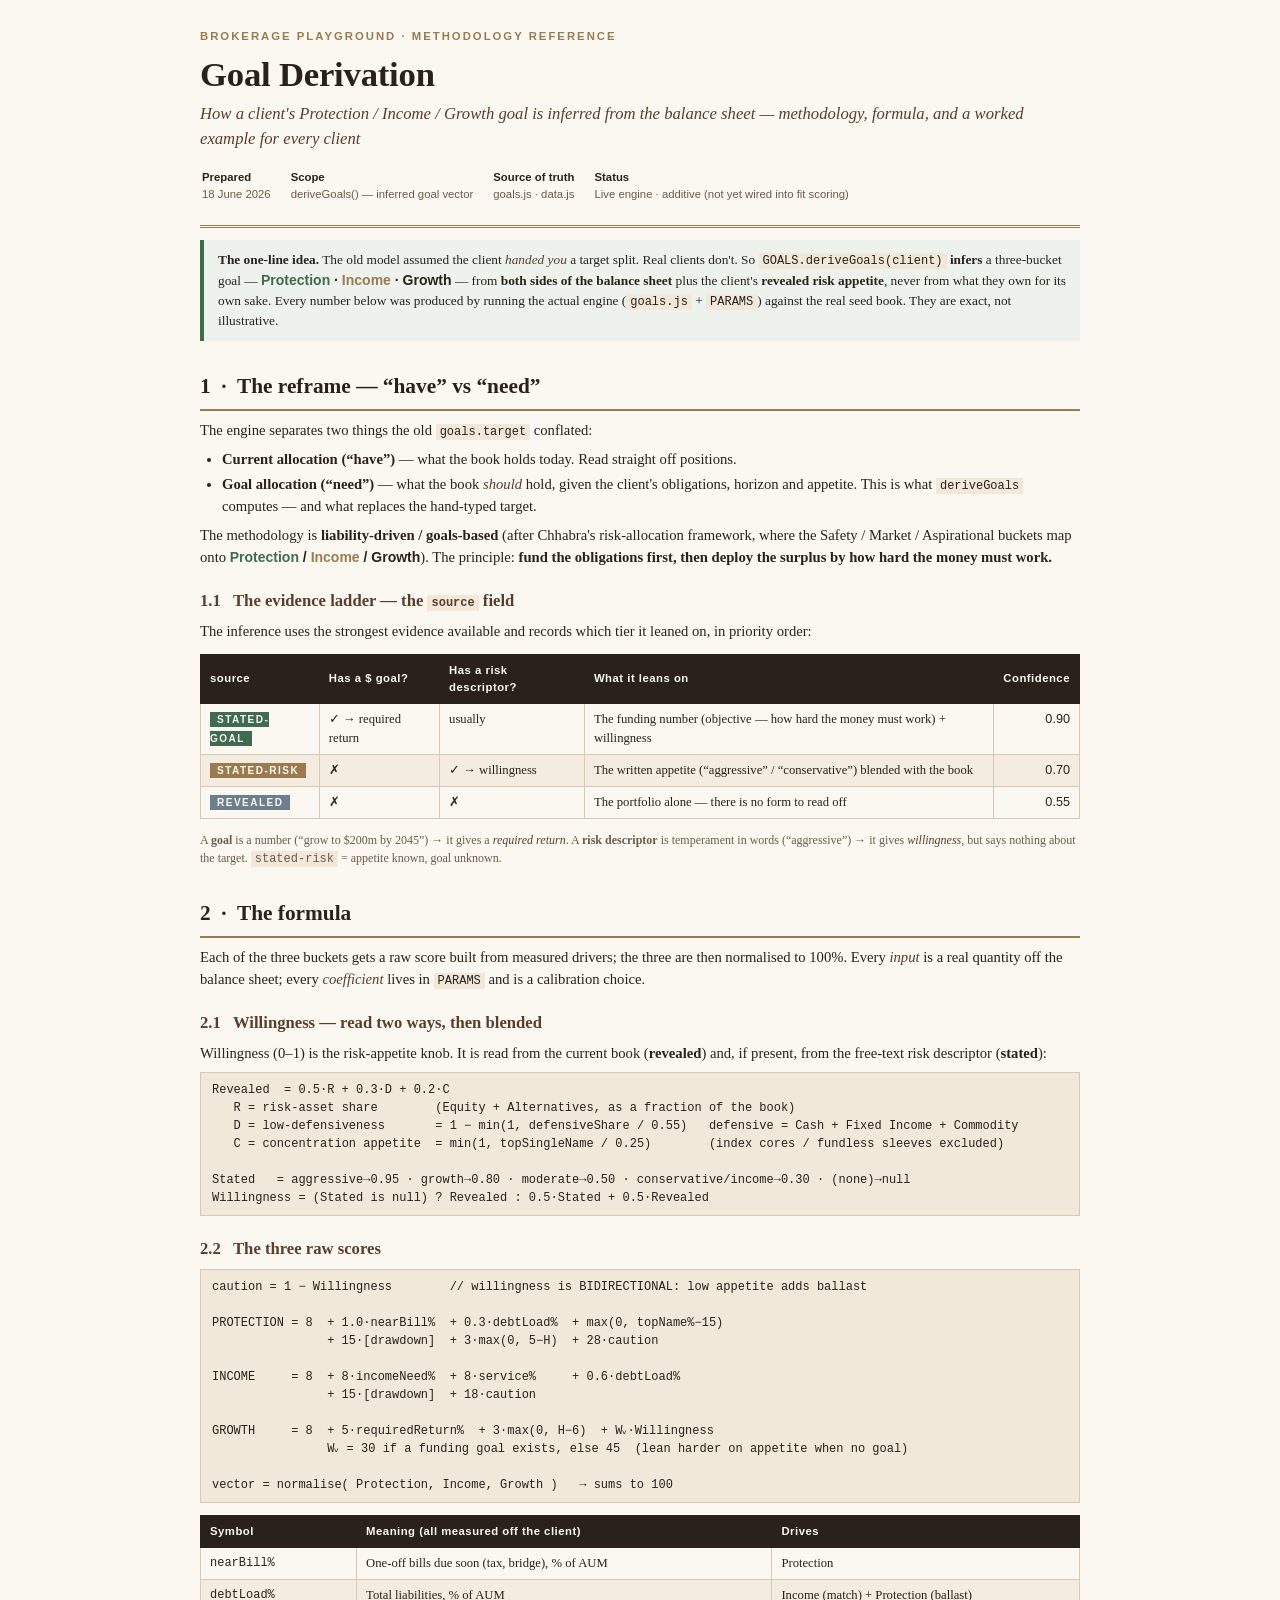
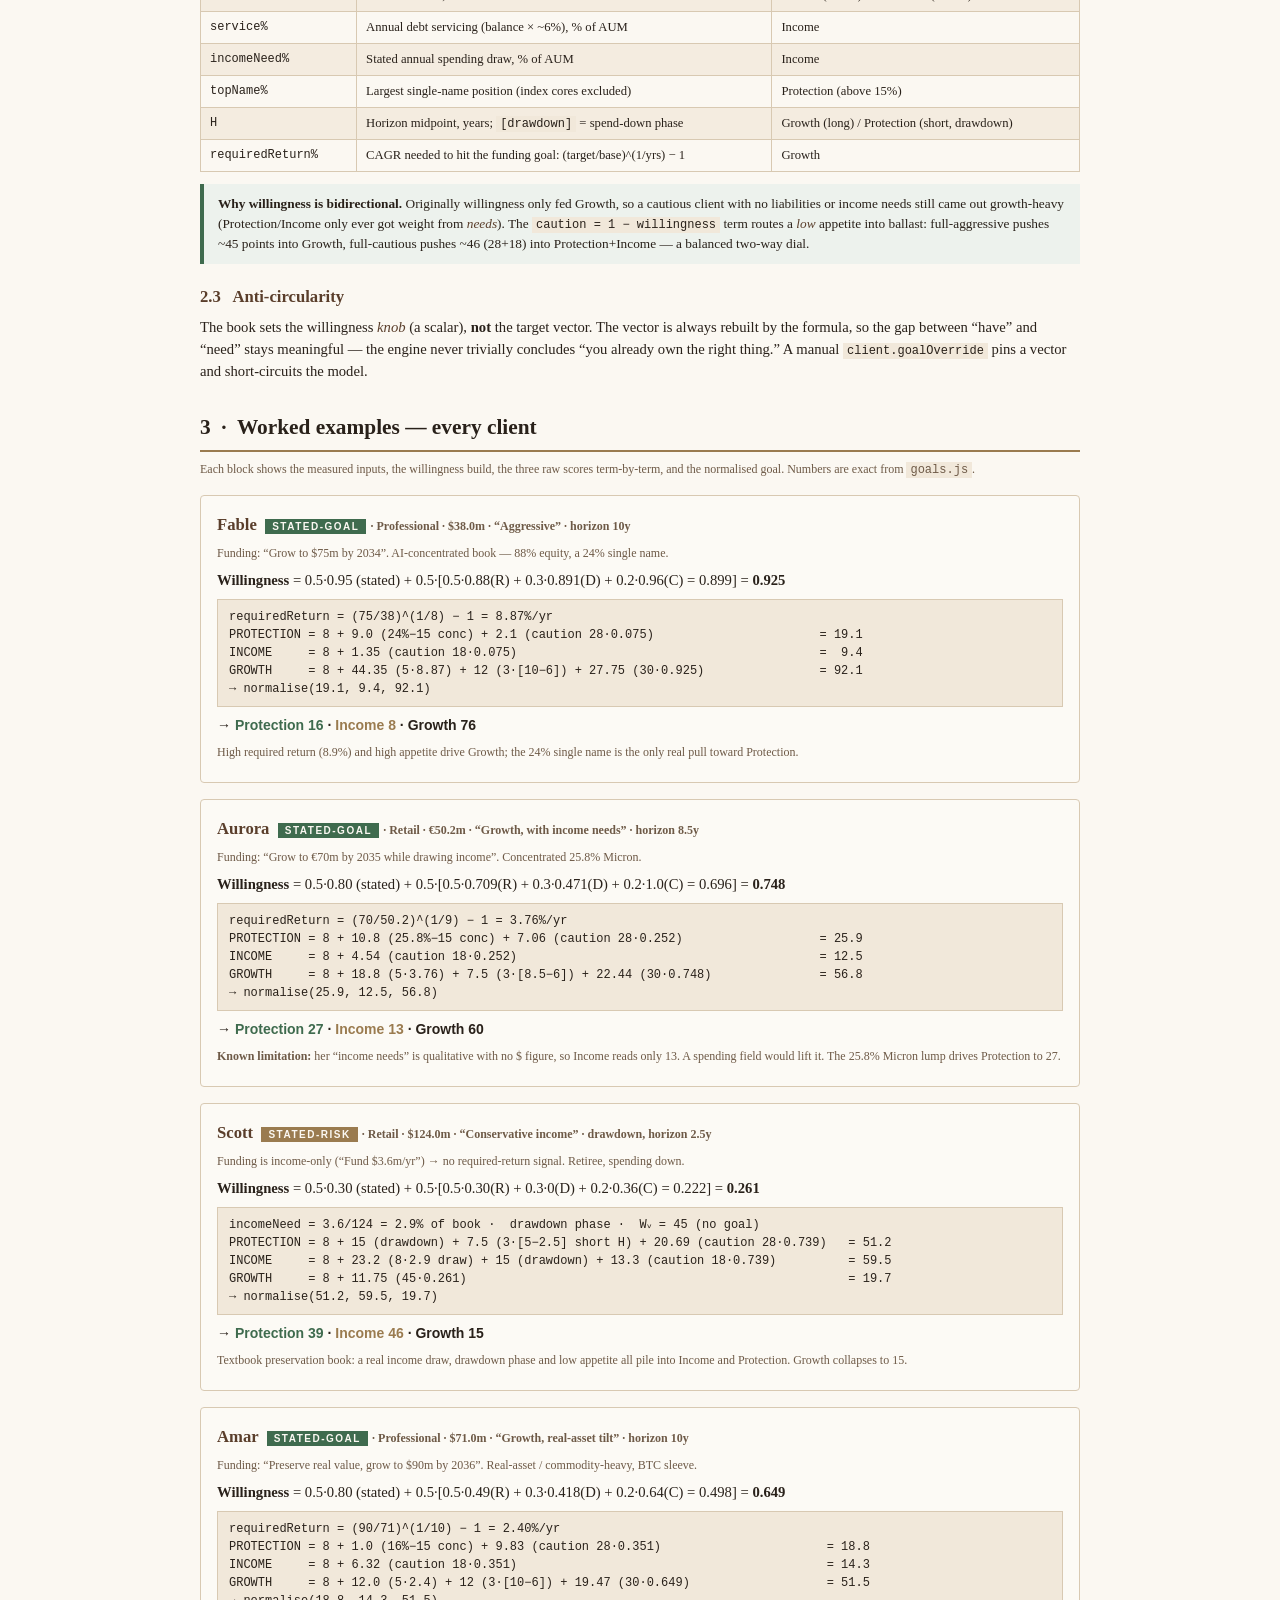
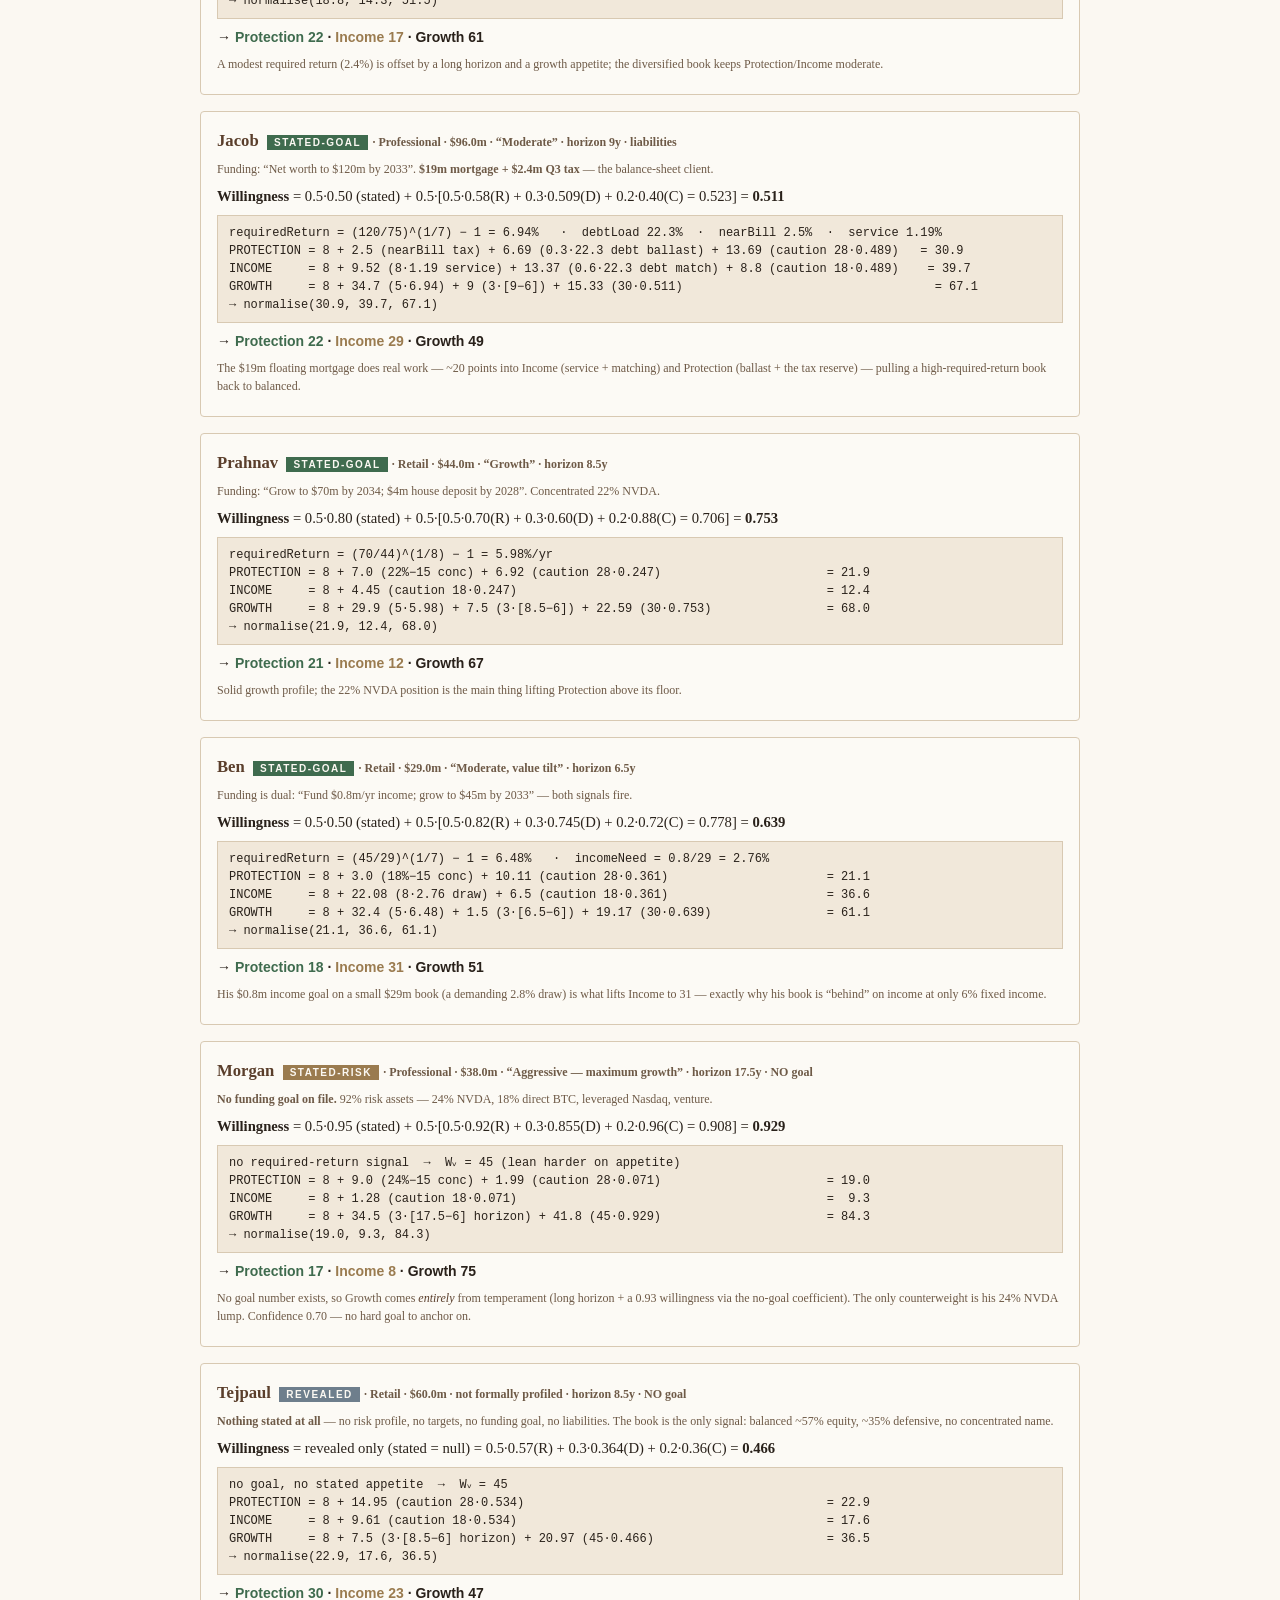
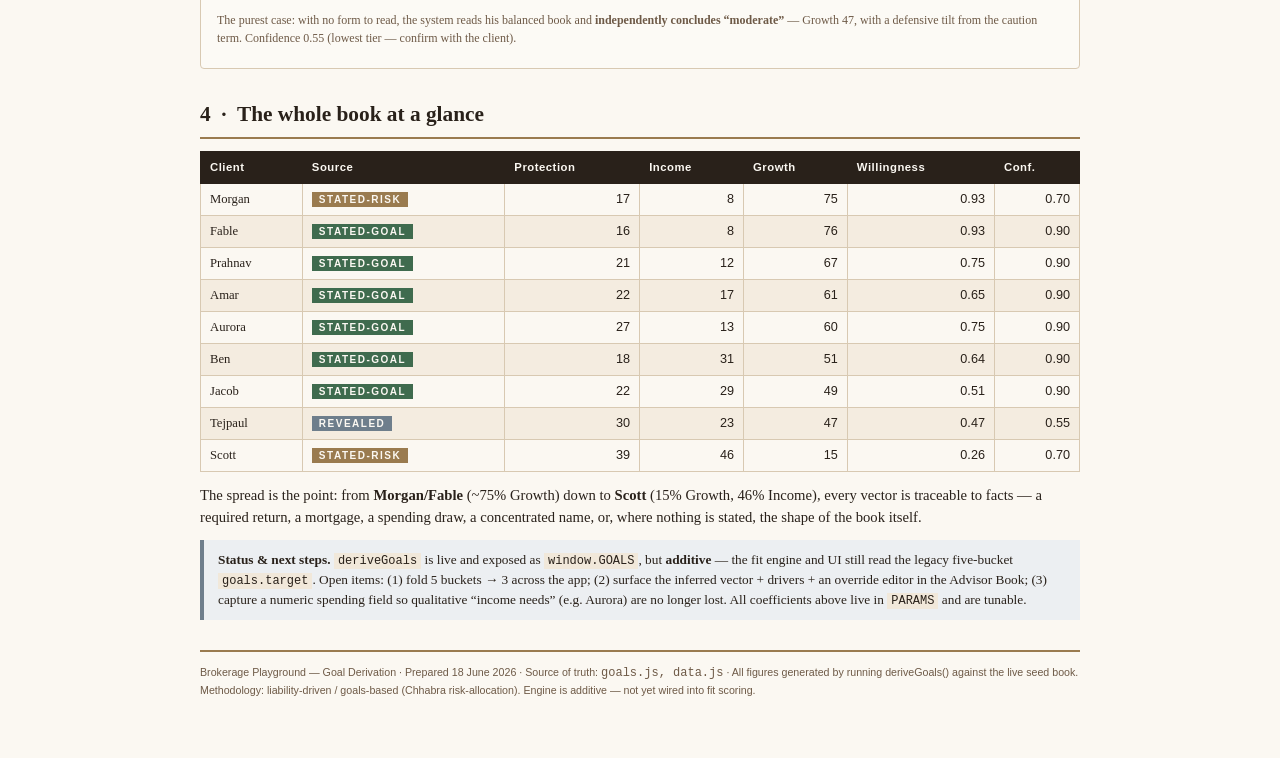
==== GOAL_DERIVATION.html @ db2e183a "Idea cards: show only "How it's built" + "Example terms"; plus goals/mapping/today-focus updates Co-" ====
<!DOCTYPE html>
<html lang="en">
<head>
<meta charset="utf-8"/>
<meta name="viewport" content="width=device-width, initial-scale=1"/>
<title>Goal Derivation — Methodology &amp; Worked Examples</title>
<style>
  @page { size: A4; margin: 20mm 16mm 18mm 16mm; }
  html { -webkit-text-size-adjust: 100%; }
  body {
    font-family: "Georgia", "Times New Roman", serif;
    color: #29211A; background: #FBF8F2; line-height: 1.5; font-size: 11pt; margin: 0; padding: 0;
  }
  .page { max-width: 880px; margin: 0 auto; padding: 28px 34px 60px 34px; }
  h1, h2, h3, h4 { font-family: "Georgia", "Times New Roman", serif; color: #29211A; font-weight: 700; }
  h1 { font-size: 26pt; line-height: 1.15; margin: 0 0 4px 0; letter-spacing: -0.2px; }
  h2 { font-size: 16pt; margin: 30px 0 8px 0; padding-bottom: 6px; border-bottom: 2px solid #9A7B4F; }
  h3 { font-size: 12.5pt; margin: 20px 0 6px 0; color: #5A3E2B; }
  h4 { font-size: 11pt; margin: 14px 0 4px 0; color: #5A3E2B; }
  p { margin: 7px 0; }
  a { color: #9A7B4F; }
  strong { color: #29211A; } em { color: #5A3E2B; }
  .kicker { font-family: "Helvetica","Arial",sans-serif; font-size: 8.5pt; letter-spacing: 2px;
            text-transform: uppercase; color: #9A7B4F; font-weight: 700; margin: 0 0 10px 0; }
  .subtitle { font-size: 12.5pt; color: #5A3E2B; font-style: italic; margin: 6px 0 0 0; }
  .cover { border-bottom: 3px double #9A7B4F; padding-bottom: 18px; margin-bottom: 8px; }
  .meta { font-family: "Helvetica","Arial",sans-serif; font-size: 8.5pt; color: #6E5A47; margin-top: 14px; }
  .meta td { padding: 2px 18px 2px 0; vertical-align: top; }
  .meta b { color: #29211A; }
  .note, .proposed, .key {
    border-left: 4px solid #9A7B4F; background: #F4ECE0; padding: 10px 14px; margin: 12px 0; font-size: 10pt; }
  .key { border-left-color: #3F6B4E; background: #EDF2ED; }
  .proposed { border-left-color: #6E7E8C; background: #ECEFF2; }
  .tag { font-family: "Helvetica","Arial",sans-serif; font-size: 7.5pt; letter-spacing: 1.5px;
         text-transform: uppercase; font-weight: 700; padding: 2px 7px; color: #FBF8F2; }
  .tag-goal { background: #3F6B4E; } .tag-risk { background: #9A7B4F; } .tag-rev { background: #6E7E8C; }
  table.data { border-collapse: collapse; width: 100%; margin: 12px 0; font-size: 9.5pt; }
  table.data th { background: #29211A; color: #FBF8F2; text-align: left; padding: 7px 9px;
    font-family: "Helvetica","Arial",sans-serif; font-size: 8.5pt; letter-spacing: 0.5px; font-weight: 700; border: 1px solid #29211A; }
  table.data td { padding: 6px 9px; border: 1px solid #D8C9B2; vertical-align: top; }
  table.data tr.alt td { background: #F4ECE0; }
  table.data td.num { text-align: right; font-family: "Helvetica","Arial",sans-serif; }
  table.data tr.total td { background: #E7D9C0; font-weight: 700; border-top: 2px solid #9A7B4F; }
  .mono { font-family: "Consolas","Courier New",monospace; font-size: 9pt; }
  .formula { font-family: "Consolas","Courier New",monospace; font-size: 9pt; background: #F1E8DA;
             padding: 8px 11px; border: 1px solid #D8C9B2; margin: 8px 0; display: block; white-space: pre-wrap; }
  code { font-family: "Consolas","Courier New",monospace; font-size: 9pt; background: #F1E8DA; padding: 1px 4px; }
  ul { margin: 6px 0; padding-left: 22px; } li { margin: 3px 0; }
  .small { font-size: 9pt; color: #6E5A47; }
  .pagebreak { page-break-before: always; }
  .client { border: 1px solid #D8C9B2; border-radius: 4px; padding: 4px 16px 14px; margin: 16px 0; background: #FCFAF5; page-break-inside: avoid; }
  .client h3 { margin-top: 12px; }
  .vec { font-family: "Helvetica","Arial",sans-serif; font-weight: 700; font-size: 10.5pt; }
  .vec .g { color: #29211A; } .vec .i { color: #9A7B4F; } .vec .p { color: #3F6B4E; }
  hr { border: none; border-top: 1px solid #D8C9B2; margin: 22px 0; }
  .footer { margin-top: 30px; padding-top: 12px; border-top: 2px solid #9A7B4F;
            font-family: "Helvetica","Arial",sans-serif; font-size: 8pt; color: #6E5A47; }
</style>
</head>
<body>
<div class="page">

  <!-- ============ COVER ============ -->
  <div class="cover">
    <p class="kicker">Brokerage Playground · Methodology Reference</p>
    <h1>Goal Derivation</h1>
    <p class="subtitle">How a client's Protection / Income / Growth goal is inferred from the balance sheet — methodology, formula, and a worked example for every client</p>
    <table class="meta">
      <tr>
        <td><b>Prepared</b><br/>18 June 2026</td>
        <td><b>Scope</b><br/>deriveGoals() — inferred goal vector</td>
        <td><b>Source of truth</b><br/>goals.js · data.js</td>
        <td><b>Status</b><br/>Live engine · additive (not yet wired into fit scoring)</td>
      </tr>
    </table>
  </div>

  <div class="key">
    <b>The one-line idea.</b> The old model assumed the client <em>handed you</em> a target split. Real clients
    don't. So <code>GOALS.deriveGoals(client)</code> <b>infers</b> a three-bucket goal — <span class="vec"><span class="p">Protection</span> ·
    <span class="i">Income</span> · <span class="g">Growth</span></span> — from <b>both sides of the balance sheet</b> plus the client's
    <b>revealed risk appetite</b>, never from what they own for its own sake. Every number below was produced by running the
    actual engine (<code>goals.js</code> + <code>PARAMS</code>) against the real seed book. They are exact, not illustrative.
  </div>

  <!-- ============ 1. THE REFRAME ============ -->
  <h2>1 &nbsp;·&nbsp; The reframe — &ldquo;have&rdquo; vs &ldquo;need&rdquo;</h2>
  <p>The engine separates two things the old <code>goals.target</code> conflated:</p>
  <ul>
    <li><b>Current allocation (&ldquo;have&rdquo;)</b> — what the book holds today. Read straight off positions.</li>
    <li><b>Goal allocation (&ldquo;need&rdquo;)</b> — what the book <em>should</em> hold, given the client's obligations,
        horizon and appetite. This is what <code>deriveGoals</code> computes — and what replaces the hand-typed target.</li>
  </ul>
  <p>The methodology is <b>liability-driven / goals-based</b> (after Chhabra's risk-allocation framework, where the
    Safety / Market / Aspirational buckets map onto <span class="vec"><span class="p">Protection</span> / <span class="i">Income</span> /
    <span class="g">Growth</span></span>). The principle: <b>fund the obligations first, then deploy the surplus by how hard the money
    must work.</b></p>

  <h3>1.1 &nbsp; The evidence ladder — the <code>source</code> field</h3>
  <p>The inference uses the strongest evidence available and records which tier it leaned on, in priority order:</p>
  <table class="data">
    <tr><th>source</th><th>Has a $ goal?</th><th>Has a risk descriptor?</th><th>What it leans on</th><th>Confidence</th></tr>
    <tr><td><span class="tag tag-goal">stated-goal</span></td><td>✓ → required return</td><td>usually</td>
        <td>The funding number (objective &mdash; how hard the money must work) + willingness</td><td class="num">0.90</td></tr>
    <tr class="alt"><td><span class="tag tag-risk">stated-risk</span></td><td>✗</td><td>✓ → willingness</td>
        <td>The written appetite (&ldquo;aggressive&rdquo; / &ldquo;conservative&rdquo;) blended with the book</td><td class="num">0.70</td></tr>
    <tr><td><span class="tag tag-rev">revealed</span></td><td>✗</td><td>✗</td>
        <td>The portfolio alone — there is no form to read off</td><td class="num">0.55</td></tr>
  </table>
  <p class="small">A <b>goal</b> is a number (&ldquo;grow to $200m by 2045&rdquo;) → it gives a <em>required return</em>. A <b>risk
    descriptor</b> is temperament in words (&ldquo;aggressive&rdquo;) → it gives <em>willingness</em>, but says nothing about the target.
    <code>stated-risk</code> = appetite known, goal unknown.</p>

  <!-- ============ 2. THE FORMULA ============ -->
  <h2 class="pagebreak">2 &nbsp;·&nbsp; The formula</h2>
  <p>Each of the three buckets gets a raw score built from measured drivers; the three are then normalised to 100%.
     Every <em>input</em> is a real quantity off the balance sheet; every <em>coefficient</em> lives in <code>PARAMS</code> and is a
     calibration choice.</p>

  <h3>2.1 &nbsp; Willingness — read two ways, then blended</h3>
  <p>Willingness (0–1) is the risk-appetite knob. It is read from the current book (<b>revealed</b>) and, if present, from
     the free-text risk descriptor (<b>stated</b>):</p>
  <span class="formula">Revealed  = 0.5·R + 0.3·D + 0.2·C
   R = risk-asset share        (Equity + Alternatives, as a fraction of the book)
   D = low-defensiveness       = 1 − min(1, defensiveShare / 0.55)   defensive = Cash + Fixed Income + Commodity
   C = concentration appetite  = min(1, topSingleName / 0.25)        (index cores / fundless sleeves excluded)

Stated   = aggressive→0.95 · growth→0.80 · moderate→0.50 · conservative/income→0.30 · (none)→null
Willingness = (Stated is null) ? Revealed : 0.5·Stated + 0.5·Revealed</span>

  <h3>2.2 &nbsp; The three raw scores</h3>
  <span class="formula">caution = 1 − Willingness        // willingness is BIDIRECTIONAL: low appetite adds ballast

PROTECTION = 8  + 1.0·nearBill%  + 0.3·debtLoad%  + max(0, topName%−15)
                + 15·[drawdown]  + 3·max(0, 5−H)  + 28·caution

INCOME     = 8  + 8·incomeNeed%  + 8·service%     + 0.6·debtLoad%
                + 15·[drawdown]  + 18·caution

GROWTH     = 8  + 5·requiredReturn%  + 3·max(0, H−6)  + Wᵥ·Willingness
                Wᵥ = 30 if a funding goal exists, else 45  (lean harder on appetite when no goal)

vector = normalise( Protection, Income, Growth )   → sums to 100</span>

  <table class="data">
    <tr><th>Symbol</th><th>Meaning (all measured off the client)</th><th>Drives</th></tr>
    <tr><td class="mono">nearBill%</td><td>One-off bills due soon (tax, bridge), % of AUM</td><td>Protection</td></tr>
    <tr class="alt"><td class="mono">debtLoad%</td><td>Total liabilities, % of AUM</td><td>Income (match) + Protection (ballast)</td></tr>
    <tr><td class="mono">service%</td><td>Annual debt servicing (balance × ~6%), % of AUM</td><td>Income</td></tr>
    <tr class="alt"><td class="mono">incomeNeed%</td><td>Stated annual spending draw, % of AUM</td><td>Income</td></tr>
    <tr><td class="mono">topName%</td><td>Largest single-name position (index cores excluded)</td><td>Protection (above 15%)</td></tr>
    <tr class="alt"><td class="mono">H</td><td>Horizon midpoint, years; <code>[drawdown]</code> = spend-down phase</td><td>Growth (long) / Protection (short, drawdown)</td></tr>
    <tr><td class="mono">requiredReturn%</td><td>CAGR needed to hit the funding goal: (target/base)^(1/yrs) − 1</td><td>Growth</td></tr>
  </table>

  <div class="key">
    <b>Why willingness is bidirectional.</b> Originally willingness only fed Growth, so a cautious client with no
    liabilities or income needs still came out growth-heavy (Protection/Income only ever got weight from <em>needs</em>).
    The <code>caution = 1 − willingness</code> term routes a <em>low</em> appetite into ballast: full-aggressive pushes ~45 points into
    Growth, full-cautious pushes ~46 (28+18) into Protection+Income — a balanced two-way dial.
  </div>

  <h3>2.3 &nbsp; Anti-circularity</h3>
  <p>The book sets the willingness <em>knob</em> (a scalar), <b>not</b> the target vector. The vector is always rebuilt by the
     formula, so the gap between &ldquo;have&rdquo; and &ldquo;need&rdquo; stays meaningful — the engine never trivially concludes &ldquo;you already
     own the right thing.&rdquo; A manual <code>client.goalOverride</code> pins a vector and short-circuits the model.</p>

  <!-- ============ 3. WORKED EXAMPLES ============ -->
  <h2 class="pagebreak">3 &nbsp;·&nbsp; Worked examples — every client</h2>
  <p class="small">Each block shows the measured inputs, the willingness build, the three raw scores term-by-term, and the
     normalised goal. Numbers are exact from <code>goals.js</code>.</p>

  <!-- FABLE -->
  <div class="client">
    <h3>Fable &nbsp;<span class="tag tag-goal">stated-goal</span> <span class="small">· Professional · $38.0m · &ldquo;Aggressive&rdquo; · horizon 10y</span></h3>
    <p class="small">Funding: &ldquo;Grow to $75m by 2034&rdquo;. AI-concentrated book — 88% equity, a 24% single name.</p>
    <p><b>Willingness</b> = 0.5·0.95 (stated) + 0.5·[0.5·0.88(R) + 0.3·0.891(D) + 0.2·0.96(C) = 0.899] = <b>0.925</b></p>
    <span class="formula">requiredReturn = (75/38)^(1/8) − 1 = 8.87%/yr
PROTECTION = 8 + 9.0 (24%−15 conc) + 2.1 (caution 28·0.075)                       = 19.1
INCOME     = 8 + 1.35 (caution 18·0.075)                                          =  9.4
GROWTH     = 8 + 44.35 (5·8.87) + 12 (3·[10−6]) + 27.75 (30·0.925)                = 92.1
→ normalise(19.1, 9.4, 92.1)</span>
    <p class="vec">→ <span class="p">Protection 16</span> · <span class="i">Income 8</span> · <span class="g">Growth 76</span></p>
    <p class="small">High required return (8.9%) and high appetite drive Growth; the 24% single name is the only real pull toward Protection.</p>
  </div>

  <!-- AURORA -->
  <div class="client">
    <h3>Aurora &nbsp;<span class="tag tag-goal">stated-goal</span> <span class="small">· Retail · €50.2m · &ldquo;Growth, with income needs&rdquo; · horizon 8.5y</span></h3>
    <p class="small">Funding: &ldquo;Grow to €70m by 2035 while drawing income&rdquo;. Concentrated 25.8% Micron.</p>
    <p><b>Willingness</b> = 0.5·0.80 (stated) + 0.5·[0.5·0.709(R) + 0.3·0.471(D) + 0.2·1.0(C) = 0.696] = <b>0.748</b></p>
    <span class="formula">requiredReturn = (70/50.2)^(1/9) − 1 = 3.76%/yr
PROTECTION = 8 + 10.8 (25.8%−15 conc) + 7.06 (caution 28·0.252)                   = 25.9
INCOME     = 8 + 4.54 (caution 18·0.252)                                          = 12.5
GROWTH     = 8 + 18.8 (5·3.76) + 7.5 (3·[8.5−6]) + 22.44 (30·0.748)               = 56.8
→ normalise(25.9, 12.5, 56.8)</span>
    <p class="vec">→ <span class="p">Protection 27</span> · <span class="i">Income 13</span> · <span class="g">Growth 60</span></p>
    <p class="small"><b>Known limitation:</b> her &ldquo;income needs&rdquo; is qualitative with no $ figure, so Income reads only 13. A spending field would lift it. The 25.8% Micron lump drives Protection to 27.</p>
  </div>

  <!-- SCOTT -->
  <div class="client">
    <h3>Scott &nbsp;<span class="tag tag-risk">stated-risk</span> <span class="small">· Retail · $124.0m · &ldquo;Conservative income&rdquo; · drawdown, horizon 2.5y</span></h3>
    <p class="small">Funding is income-only (&ldquo;Fund $3.6m/yr&rdquo;) → no required-return signal. Retiree, spending down.</p>
    <p><b>Willingness</b> = 0.5·0.30 (stated) + 0.5·[0.5·0.30(R) + 0.3·0(D) + 0.2·0.36(C) = 0.222] = <b>0.261</b></p>
    <span class="formula">incomeNeed = 3.6/124 = 2.9% of book ·  drawdown phase ·  Wᵥ = 45 (no goal)
PROTECTION = 8 + 15 (drawdown) + 7.5 (3·[5−2.5] short H) + 20.69 (caution 28·0.739)   = 51.2
INCOME     = 8 + 23.2 (8·2.9 draw) + 15 (drawdown) + 13.3 (caution 18·0.739)          = 59.5
GROWTH     = 8 + 11.75 (45·0.261)                                                     = 19.7
→ normalise(51.2, 59.5, 19.7)</span>
    <p class="vec">→ <span class="p">Protection 39</span> · <span class="i">Income 46</span> · <span class="g">Growth 15</span></p>
    <p class="small">Textbook preservation book: a real income draw, drawdown phase and low appetite all pile into Income and Protection. Growth collapses to 15.</p>
  </div>

  <!-- AMAR -->
  <div class="client">
    <h3>Amar &nbsp;<span class="tag tag-goal">stated-goal</span> <span class="small">· Professional · $71.0m · &ldquo;Growth, real-asset tilt&rdquo; · horizon 10y</span></h3>
    <p class="small">Funding: &ldquo;Preserve real value, grow to $90m by 2036&rdquo;. Real-asset / commodity-heavy, BTC sleeve.</p>
    <p><b>Willingness</b> = 0.5·0.80 (stated) + 0.5·[0.5·0.49(R) + 0.3·0.418(D) + 0.2·0.64(C) = 0.498] = <b>0.649</b></p>
    <span class="formula">requiredReturn = (90/71)^(1/10) − 1 = 2.40%/yr
PROTECTION = 8 + 1.0 (16%−15 conc) + 9.83 (caution 28·0.351)                       = 18.8
INCOME     = 8 + 6.32 (caution 18·0.351)                                           = 14.3
GROWTH     = 8 + 12.0 (5·2.4) + 12 (3·[10−6]) + 19.47 (30·0.649)                   = 51.5
→ normalise(18.8, 14.3, 51.5)</span>
    <p class="vec">→ <span class="p">Protection 22</span> · <span class="i">Income 17</span> · <span class="g">Growth 61</span></p>
    <p class="small">A modest required return (2.4%) is offset by a long horizon and a growth appetite; the diversified book keeps Protection/Income moderate.</p>
  </div>

  <!-- JACOB -->
  <div class="client">
    <h3>Jacob &nbsp;<span class="tag tag-goal">stated-goal</span> <span class="small">· Professional · $96.0m · &ldquo;Moderate&rdquo; · horizon 9y · liabilities</span></h3>
    <p class="small">Funding: &ldquo;Net worth to $120m by 2033&rdquo;. <b>$19m mortgage + $2.4m Q3 tax</b> — the balance-sheet client.</p>
    <p><b>Willingness</b> = 0.5·0.50 (stated) + 0.5·[0.5·0.58(R) + 0.3·0.509(D) + 0.2·0.40(C) = 0.523] = <b>0.511</b></p>
    <span class="formula">requiredReturn = (120/75)^(1/7) − 1 = 6.94%   ·  debtLoad 22.3%  ·  nearBill 2.5%  ·  service 1.19%
PROTECTION = 8 + 2.5 (nearBill tax) + 6.69 (0.3·22.3 debt ballast) + 13.69 (caution 28·0.489)   = 30.9
INCOME     = 8 + 9.52 (8·1.19 service) + 13.37 (0.6·22.3 debt match) + 8.8 (caution 18·0.489)    = 39.7
GROWTH     = 8 + 34.7 (5·6.94) + 9 (3·[9−6]) + 15.33 (30·0.511)                                   = 67.1
→ normalise(30.9, 39.7, 67.1)</span>
    <p class="vec">→ <span class="p">Protection 22</span> · <span class="i">Income 29</span> · <span class="g">Growth 49</span></p>
    <p class="small">The $19m floating mortgage does real work — ~20 points into Income (service + matching) and Protection (ballast + the tax reserve) — pulling a high-required-return book back to balanced.</p>
  </div>

  <!-- PRAHNAV -->
  <div class="client">
    <h3>Prahnav &nbsp;<span class="tag tag-goal">stated-goal</span> <span class="small">· Retail · $44.0m · &ldquo;Growth&rdquo; · horizon 8.5y</span></h3>
    <p class="small">Funding: &ldquo;Grow to $70m by 2034; $4m house deposit by 2028&rdquo;. Concentrated 22% NVDA.</p>
    <p><b>Willingness</b> = 0.5·0.80 (stated) + 0.5·[0.5·0.70(R) + 0.3·0.60(D) + 0.2·0.88(C) = 0.706] = <b>0.753</b></p>
    <span class="formula">requiredReturn = (70/44)^(1/8) − 1 = 5.98%/yr
PROTECTION = 8 + 7.0 (22%−15 conc) + 6.92 (caution 28·0.247)                       = 21.9
INCOME     = 8 + 4.45 (caution 18·0.247)                                           = 12.4
GROWTH     = 8 + 29.9 (5·5.98) + 7.5 (3·[8.5−6]) + 22.59 (30·0.753)                = 68.0
→ normalise(21.9, 12.4, 68.0)</span>
    <p class="vec">→ <span class="p">Protection 21</span> · <span class="i">Income 12</span> · <span class="g">Growth 67</span></p>
    <p class="small">Solid growth profile; the 22% NVDA position is the main thing lifting Protection above its floor.</p>
  </div>

  <!-- BEN -->
  <div class="client">
    <h3>Ben &nbsp;<span class="tag tag-goal">stated-goal</span> <span class="small">· Retail · $29.0m · &ldquo;Moderate, value tilt&rdquo; · horizon 6.5y</span></h3>
    <p class="small">Funding is dual: &ldquo;Fund $0.8m/yr income; grow to $45m by 2033&rdquo; — both signals fire.</p>
    <p><b>Willingness</b> = 0.5·0.50 (stated) + 0.5·[0.5·0.82(R) + 0.3·0.745(D) + 0.2·0.72(C) = 0.778] = <b>0.639</b></p>
    <span class="formula">requiredReturn = (45/29)^(1/7) − 1 = 6.48%   ·  incomeNeed = 0.8/29 = 2.76%
PROTECTION = 8 + 3.0 (18%−15 conc) + 10.11 (caution 28·0.361)                      = 21.1
INCOME     = 8 + 22.08 (8·2.76 draw) + 6.5 (caution 18·0.361)                      = 36.6
GROWTH     = 8 + 32.4 (5·6.48) + 1.5 (3·[6.5−6]) + 19.17 (30·0.639)                = 61.1
→ normalise(21.1, 36.6, 61.1)</span>
    <p class="vec">→ <span class="p">Protection 18</span> · <span class="i">Income 31</span> · <span class="g">Growth 51</span></p>
    <p class="small">His $0.8m income goal on a small $29m book (a demanding 2.8% draw) is what lifts Income to 31 — exactly why his book is &ldquo;behind&rdquo; on income at only 6% fixed income.</p>
  </div>

  <!-- MORGAN -->
  <div class="client">
    <h3>Morgan &nbsp;<span class="tag tag-risk">stated-risk</span> <span class="small">· Professional · $38.0m · &ldquo;Aggressive — maximum growth&rdquo; · horizon 17.5y · NO goal</span></h3>
    <p class="small"><b>No funding goal on file.</b> 92% risk assets — 24% NVDA, 18% direct BTC, leveraged Nasdaq, venture.</p>
    <p><b>Willingness</b> = 0.5·0.95 (stated) + 0.5·[0.5·0.92(R) + 0.3·0.855(D) + 0.2·0.96(C) = 0.908] = <b>0.929</b></p>
    <span class="formula">no required-return signal  →  Wᵥ = 45 (lean harder on appetite)
PROTECTION = 8 + 9.0 (24%−15 conc) + 1.99 (caution 28·0.071)                       = 19.0
INCOME     = 8 + 1.28 (caution 18·0.071)                                           =  9.3
GROWTH     = 8 + 34.5 (3·[17.5−6] horizon) + 41.8 (45·0.929)                       = 84.3
→ normalise(19.0, 9.3, 84.3)</span>
    <p class="vec">→ <span class="p">Protection 17</span> · <span class="i">Income 8</span> · <span class="g">Growth 75</span></p>
    <p class="small">No goal number exists, so Growth comes <em>entirely</em> from temperament (long horizon + a 0.93 willingness via the no-goal coefficient). The only counterweight is his 24% NVDA lump. Confidence 0.70 — no hard goal to anchor on.</p>
  </div>

  <!-- TEJPAUL -->
  <div class="client">
    <h3>Tejpaul &nbsp;<span class="tag tag-rev">revealed</span> <span class="small">· Retail · $60.0m · not formally profiled · horizon 8.5y · NO goal</span></h3>
    <p class="small"><b>Nothing stated at all</b> — no risk profile, no targets, no funding goal, no liabilities. The book is the only signal: balanced ~57% equity, ~35% defensive, no concentrated name.</p>
    <p><b>Willingness</b> = revealed only (stated = null) = 0.5·0.57(R) + 0.3·0.364(D) + 0.2·0.36(C) = <b>0.466</b></p>
    <span class="formula">no goal, no stated appetite  →  Wᵥ = 45
PROTECTION = 8 + 14.95 (caution 28·0.534)                                          = 22.9
INCOME     = 8 + 9.61 (caution 18·0.534)                                           = 17.6
GROWTH     = 8 + 7.5 (3·[8.5−6] horizon) + 20.97 (45·0.466)                        = 36.5
→ normalise(22.9, 17.6, 36.5)</span>
    <p class="vec">→ <span class="p">Protection 30</span> · <span class="i">Income 23</span> · <span class="g">Growth 47</span></p>
    <p class="small">The purest case: with no form to read, the system reads his balanced book and <b>independently concludes &ldquo;moderate&rdquo;</b> — Growth 47, with a defensive tilt from the caution term. Confidence 0.55 (lowest tier — confirm with the client).</p>
  </div>

  <!-- ============ 4. SUMMARY ============ -->
  <h2 class="pagebreak">4 &nbsp;·&nbsp; The whole book at a glance</h2>
  <table class="data">
    <tr><th>Client</th><th>Source</th><th class="num">Protection</th><th class="num">Income</th><th class="num">Growth</th><th class="num">Willingness</th><th class="num">Conf.</th></tr>
    <tr><td>Morgan</td><td><span class="tag tag-risk">stated-risk</span></td><td class="num">17</td><td class="num">8</td><td class="num">75</td><td class="num">0.93</td><td class="num">0.70</td></tr>
    <tr class="alt"><td>Fable</td><td><span class="tag tag-goal">stated-goal</span></td><td class="num">16</td><td class="num">8</td><td class="num">76</td><td class="num">0.93</td><td class="num">0.90</td></tr>
    <tr><td>Prahnav</td><td><span class="tag tag-goal">stated-goal</span></td><td class="num">21</td><td class="num">12</td><td class="num">67</td><td class="num">0.75</td><td class="num">0.90</td></tr>
    <tr class="alt"><td>Amar</td><td><span class="tag tag-goal">stated-goal</span></td><td class="num">22</td><td class="num">17</td><td class="num">61</td><td class="num">0.65</td><td class="num">0.90</td></tr>
    <tr><td>Aurora</td><td><span class="tag tag-goal">stated-goal</span></td><td class="num">27</td><td class="num">13</td><td class="num">60</td><td class="num">0.75</td><td class="num">0.90</td></tr>
    <tr class="alt"><td>Ben</td><td><span class="tag tag-goal">stated-goal</span></td><td class="num">18</td><td class="num">31</td><td class="num">51</td><td class="num">0.64</td><td class="num">0.90</td></tr>
    <tr><td>Jacob</td><td><span class="tag tag-goal">stated-goal</span></td><td class="num">22</td><td class="num">29</td><td class="num">49</td><td class="num">0.51</td><td class="num">0.90</td></tr>
    <tr class="alt"><td>Tejpaul</td><td><span class="tag tag-rev">revealed</span></td><td class="num">30</td><td class="num">23</td><td class="num">47</td><td class="num">0.47</td><td class="num">0.55</td></tr>
    <tr><td>Scott</td><td><span class="tag tag-risk">stated-risk</span></td><td class="num">39</td><td class="num">46</td><td class="num">15</td><td class="num">0.26</td><td class="num">0.70</td></tr>
  </table>
  <p>The spread is the point: from <b>Morgan/Fable</b> (~75% Growth) down to <b>Scott</b> (15% Growth, 46% Income), every
     vector is traceable to facts — a required return, a mortgage, a spending draw, a concentrated name, or, where nothing is
     stated, the shape of the book itself.</p>

  <div class="proposed">
    <b>Status &amp; next steps.</b> <code>deriveGoals</code> is live and exposed as <code>window.GOALS</code>, but <b>additive</b> — the
    fit engine and UI still read the legacy five-bucket <code>goals.target</code>. Open items: (1) fold 5 buckets → 3 across the app;
    (2) surface the inferred vector + drivers + an override editor in the Advisor Book; (3) capture a numeric spending field so
    qualitative &ldquo;income needs&rdquo; (e.g. Aurora) are no longer lost. All coefficients above live in <code>PARAMS</code> and are tunable.
  </div>

  <div class="footer">
    Brokerage Playground — Goal Derivation · Prepared 18 June 2026 · Source of truth: <span class="mono">goals.js, data.js</span> ·
    All figures generated by running deriveGoals() against the live seed book. Methodology: liability-driven / goals-based
    (Chhabra risk-allocation). Engine is additive — not yet wired into fit scoring.
  </div>

</div>
</body>
</html>
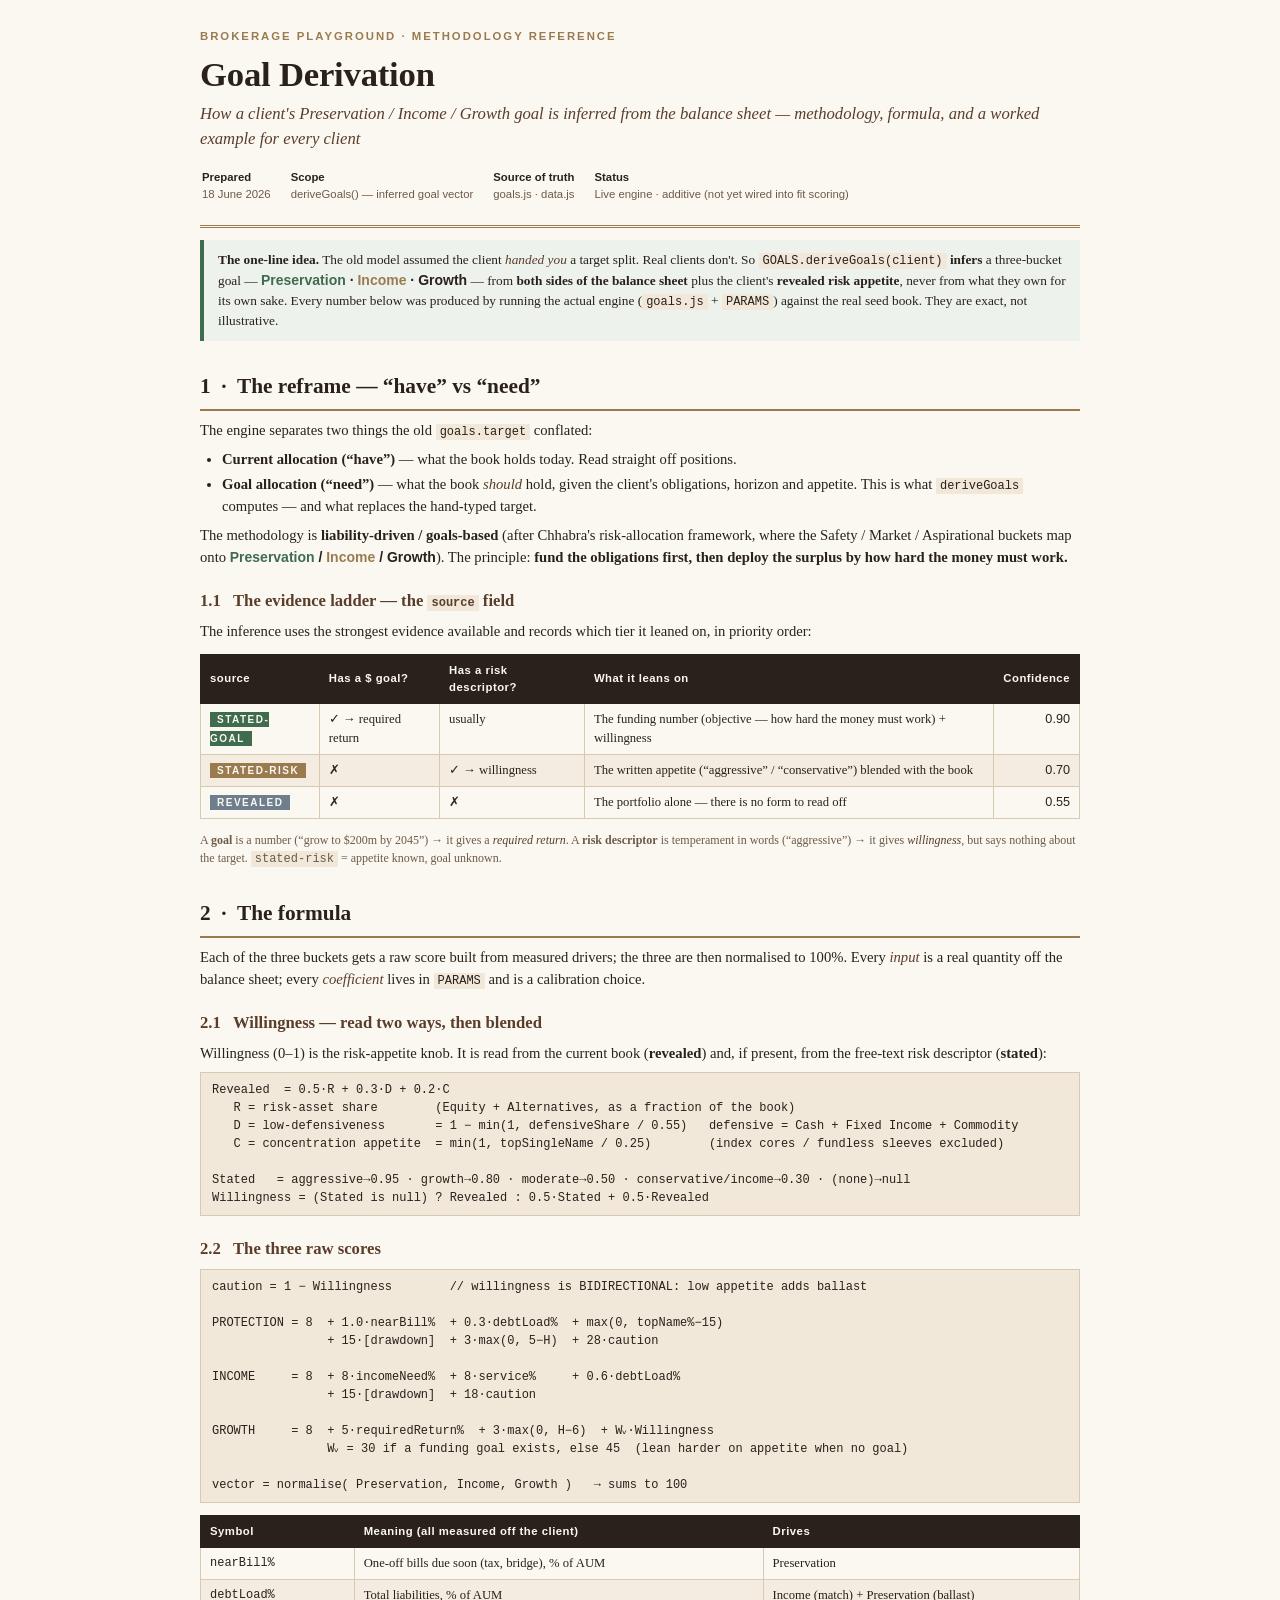
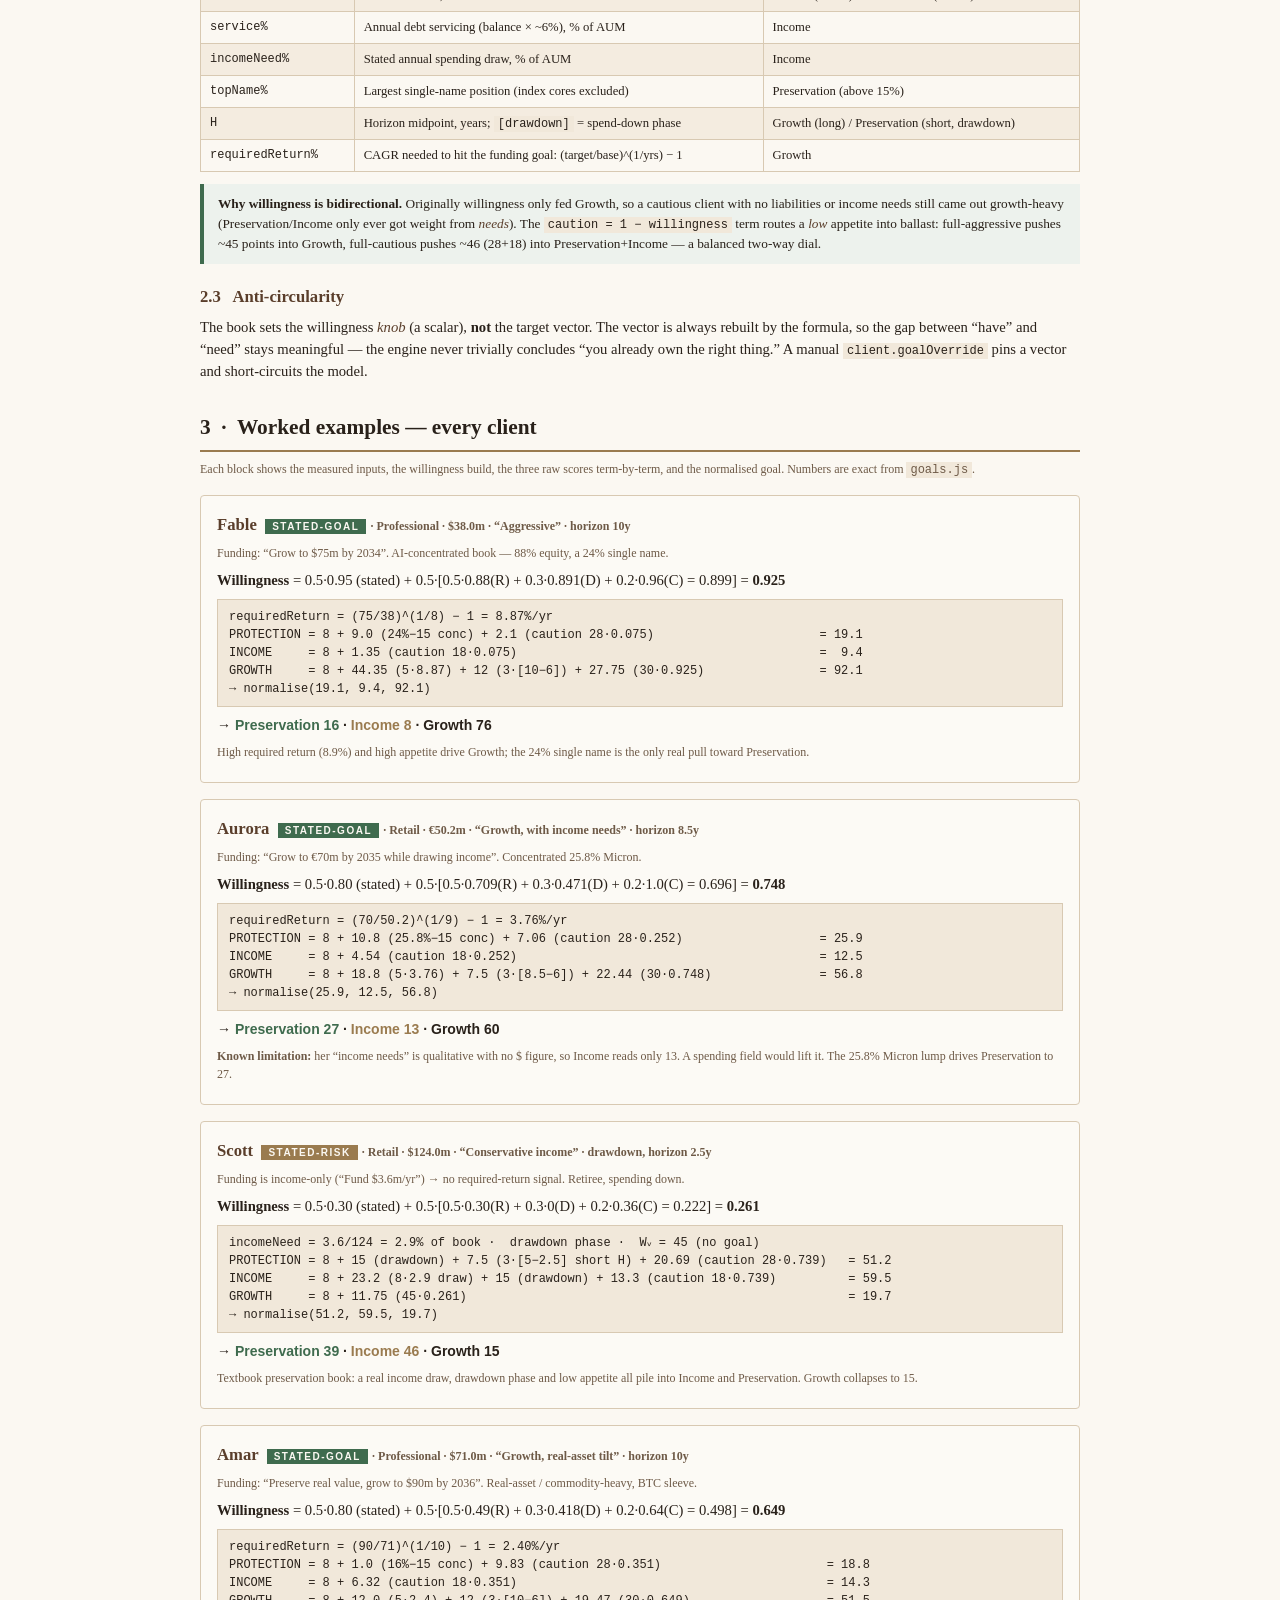
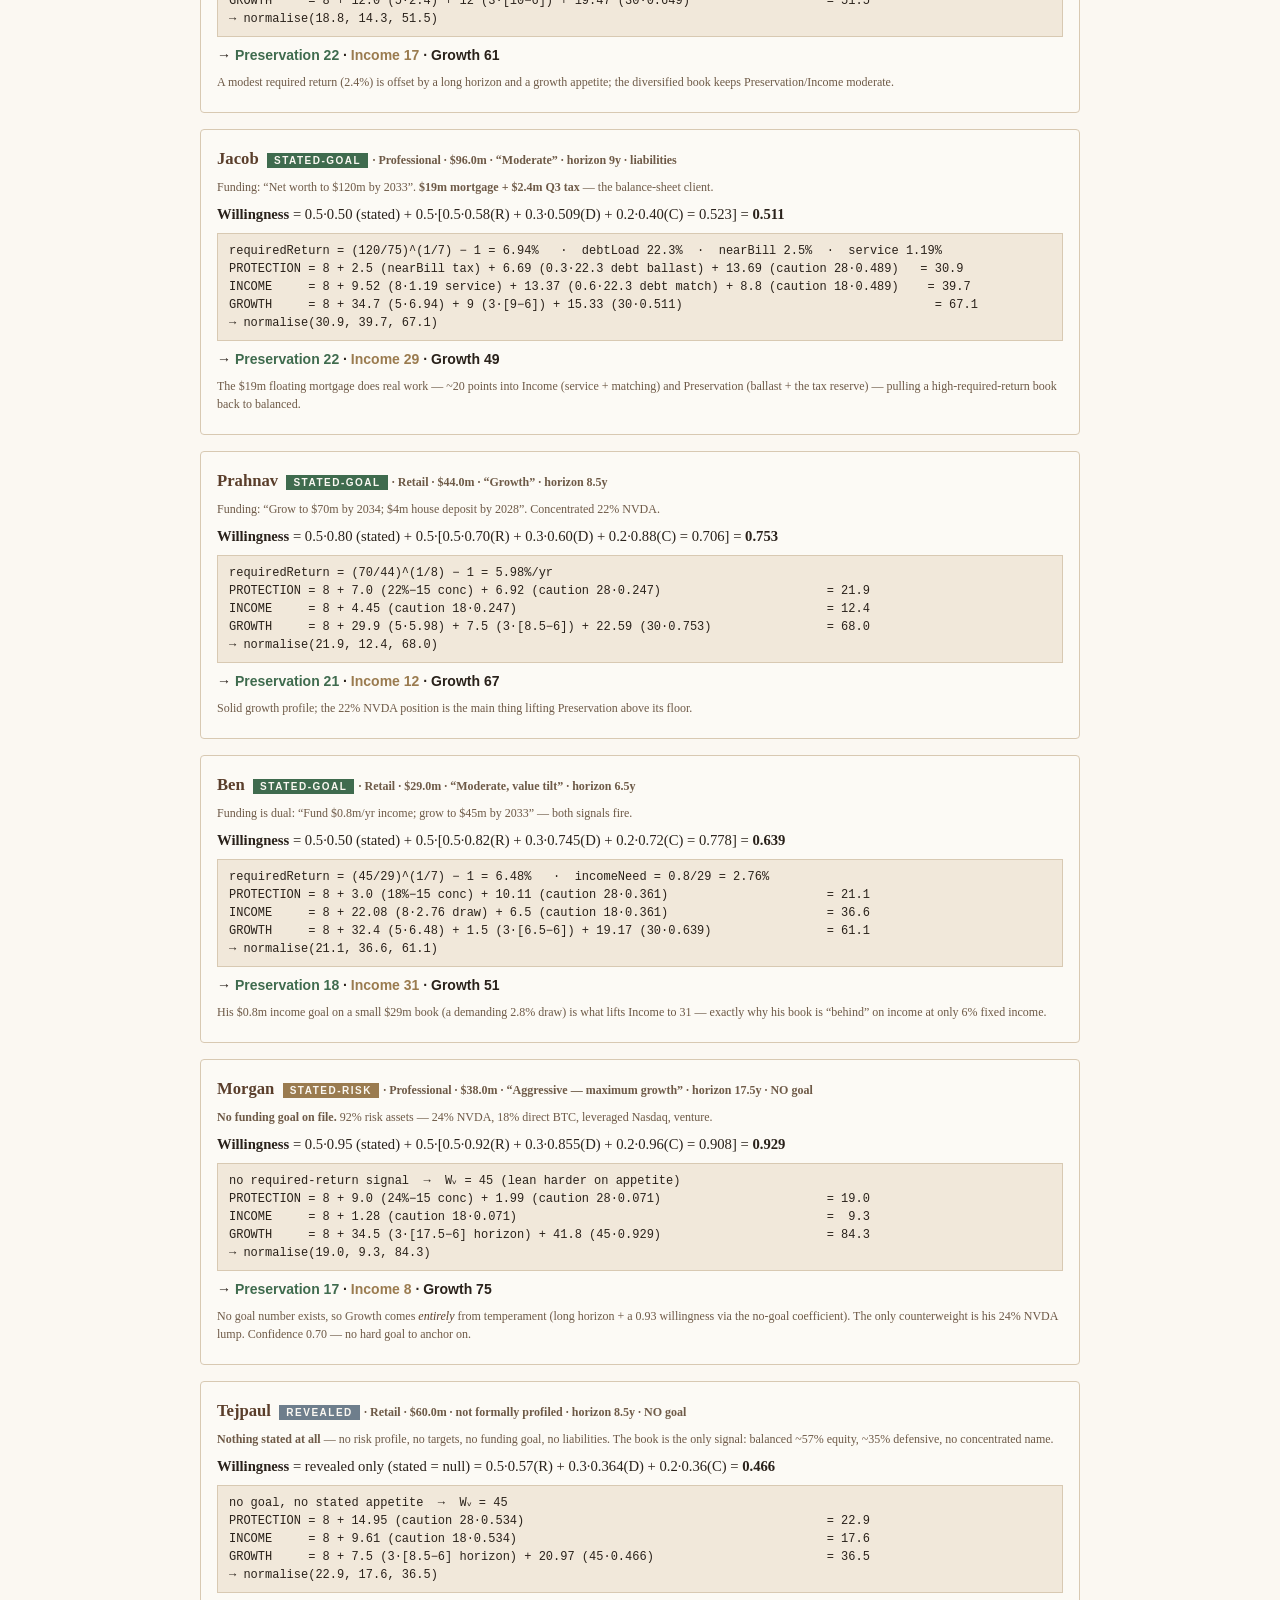
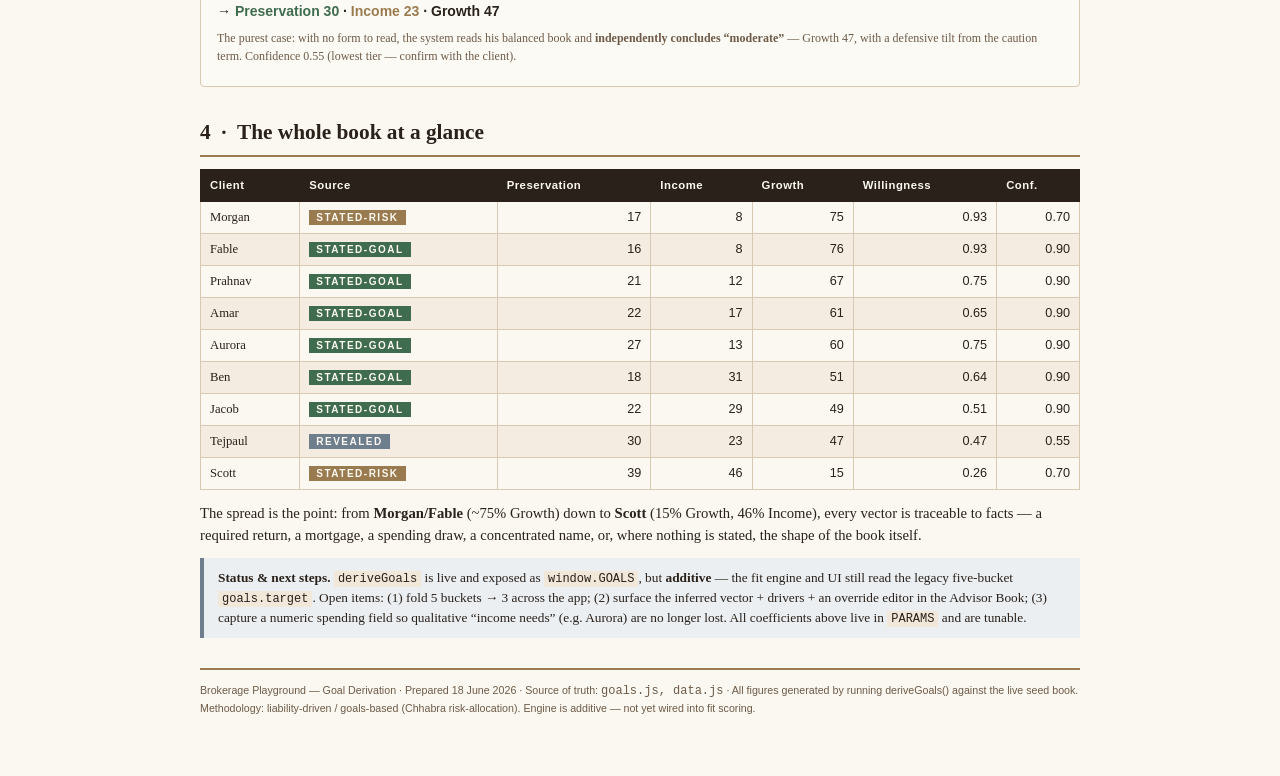
==== commit 6f2d8540: "Rename goal bucket Protection -> Preservation Renames the goal/allocation bucket 'Protection' to 'Pr" ====
--- a/GOAL_DERIVATION.html
+++ b/GOAL_DERIVATION.html
@@ -64,7 +64,7 @@
   <div class="cover">
     <p class="kicker">Brokerage Playground · Methodology Reference</p>
     <h1>Goal Derivation</h1>
-    <p class="subtitle">How a client's Protection / Income / Growth goal is inferred from the balance sheet — methodology, formula, and a worked example for every client</p>
+    <p class="subtitle">How a client's Preservation / Income / Growth goal is inferred from the balance sheet — methodology, formula, and a worked example for every client</p>
     <table class="meta">
       <tr>
         <td><b>Prepared</b><br/>18 June 2026</td>
@@ -77,7 +77,7 @@
 
   <div class="key">
     <b>The one-line idea.</b> The old model assumed the client <em>handed you</em> a target split. Real clients
-    don't. So <code>GOALS.deriveGoals(client)</code> <b>infers</b> a three-bucket goal — <span class="vec"><span class="p">Protection</span> ·
+    don't. So <code>GOALS.deriveGoals(client)</code> <b>infers</b> a three-bucket goal — <span class="vec"><span class="p">Preservation</span> ·
     <span class="i">Income</span> · <span class="g">Growth</span></span> — from <b>both sides of the balance sheet</b> plus the client's
     <b>revealed risk appetite</b>, never from what they own for its own sake. Every number below was produced by running the
     actual engine (<code>goals.js</code> + <code>PARAMS</code>) against the real seed book. They are exact, not illustrative.
@@ -92,7 +92,7 @@
         horizon and appetite. This is what <code>deriveGoals</code> computes — and what replaces the hand-typed target.</li>
   </ul>
   <p>The methodology is <b>liability-driven / goals-based</b> (after Chhabra's risk-allocation framework, where the
-    Safety / Market / Aspirational buckets map onto <span class="vec"><span class="p">Protection</span> / <span class="i">Income</span> /
+    Safety / Market / Aspirational buckets map onto <span class="vec"><span class="p">Preservation</span> / <span class="i">Income</span> /
     <span class="g">Growth</span></span>). The principle: <b>fund the obligations first, then deploy the surplus by how hard the money
     must work.</b></p>
 
@@ -140,24 +140,24 @@
 GROWTH     = 8  + 5·requiredReturn%  + 3·max(0, H−6)  + Wᵥ·Willingness
                 Wᵥ = 30 if a funding goal exists, else 45  (lean harder on appetite when no goal)
 
-vector = normalise( Protection, Income, Growth )   → sums to 100</span>
+vector = normalise( Preservation, Income, Growth )   → sums to 100</span>
 
   <table class="data">
     <tr><th>Symbol</th><th>Meaning (all measured off the client)</th><th>Drives</th></tr>
-    <tr><td class="mono">nearBill%</td><td>One-off bills due soon (tax, bridge), % of AUM</td><td>Protection</td></tr>
-    <tr class="alt"><td class="mono">debtLoad%</td><td>Total liabilities, % of AUM</td><td>Income (match) + Protection (ballast)</td></tr>
+    <tr><td class="mono">nearBill%</td><td>One-off bills due soon (tax, bridge), % of AUM</td><td>Preservation</td></tr>
+    <tr class="alt"><td class="mono">debtLoad%</td><td>Total liabilities, % of AUM</td><td>Income (match) + Preservation (ballast)</td></tr>
     <tr><td class="mono">service%</td><td>Annual debt servicing (balance × ~6%), % of AUM</td><td>Income</td></tr>
     <tr class="alt"><td class="mono">incomeNeed%</td><td>Stated annual spending draw, % of AUM</td><td>Income</td></tr>
-    <tr><td class="mono">topName%</td><td>Largest single-name position (index cores excluded)</td><td>Protection (above 15%)</td></tr>
-    <tr class="alt"><td class="mono">H</td><td>Horizon midpoint, years; <code>[drawdown]</code> = spend-down phase</td><td>Growth (long) / Protection (short, drawdown)</td></tr>
+    <tr><td class="mono">topName%</td><td>Largest single-name position (index cores excluded)</td><td>Preservation (above 15%)</td></tr>
+    <tr class="alt"><td class="mono">H</td><td>Horizon midpoint, years; <code>[drawdown]</code> = spend-down phase</td><td>Growth (long) / Preservation (short, drawdown)</td></tr>
     <tr><td class="mono">requiredReturn%</td><td>CAGR needed to hit the funding goal: (target/base)^(1/yrs) − 1</td><td>Growth</td></tr>
   </table>
 
   <div class="key">
     <b>Why willingness is bidirectional.</b> Originally willingness only fed Growth, so a cautious client with no
-    liabilities or income needs still came out growth-heavy (Protection/Income only ever got weight from <em>needs</em>).
+    liabilities or income needs still came out growth-heavy (Preservation/Income only ever got weight from <em>needs</em>).
     The <code>caution = 1 − willingness</code> term routes a <em>low</em> appetite into ballast: full-aggressive pushes ~45 points into
-    Growth, full-cautious pushes ~46 (28+18) into Protection+Income — a balanced two-way dial.
+    Growth, full-cautious pushes ~46 (28+18) into Preservation+Income — a balanced two-way dial.
   </div>
 
   <h3>2.3 &nbsp; Anti-circularity</h3>
@@ -180,8 +180,8 @@
 INCOME     = 8 + 1.35 (caution 18·0.075)                                          =  9.4
 GROWTH     = 8 + 44.35 (5·8.87) + 12 (3·[10−6]) + 27.75 (30·0.925)                = 92.1
 → normalise(19.1, 9.4, 92.1)</span>
-    <p class="vec">→ <span class="p">Protection 16</span> · <span class="i">Income 8</span> · <span class="g">Growth 76</span></p>
-    <p class="small">High required return (8.9%) and high appetite drive Growth; the 24% single name is the only real pull toward Protection.</p>
+    <p class="vec">→ <span class="p">Preservation 16</span> · <span class="i">Income 8</span> · <span class="g">Growth 76</span></p>
+    <p class="small">High required return (8.9%) and high appetite drive Growth; the 24% single name is the only real pull toward Preservation.</p>
   </div>
 
   <!-- AURORA -->
@@ -194,8 +194,8 @@
 INCOME     = 8 + 4.54 (caution 18·0.252)                                          = 12.5
 GROWTH     = 8 + 18.8 (5·3.76) + 7.5 (3·[8.5−6]) + 22.44 (30·0.748)               = 56.8
 → normalise(25.9, 12.5, 56.8)</span>
-    <p class="vec">→ <span class="p">Protection 27</span> · <span class="i">Income 13</span> · <span class="g">Growth 60</span></p>
-    <p class="small"><b>Known limitation:</b> her &ldquo;income needs&rdquo; is qualitative with no $ figure, so Income reads only 13. A spending field would lift it. The 25.8% Micron lump drives Protection to 27.</p>
+    <p class="vec">→ <span class="p">Preservation 27</span> · <span class="i">Income 13</span> · <span class="g">Growth 60</span></p>
+    <p class="small"><b>Known limitation:</b> her &ldquo;income needs&rdquo; is qualitative with no $ figure, so Income reads only 13. A spending field would lift it. The 25.8% Micron lump drives Preservation to 27.</p>
   </div>
 
   <!-- SCOTT -->
@@ -208,8 +208,8 @@
 INCOME     = 8 + 23.2 (8·2.9 draw) + 15 (drawdown) + 13.3 (caution 18·0.739)          = 59.5
 GROWTH     = 8 + 11.75 (45·0.261)                                                     = 19.7
 → normalise(51.2, 59.5, 19.7)</span>
-    <p class="vec">→ <span class="p">Protection 39</span> · <span class="i">Income 46</span> · <span class="g">Growth 15</span></p>
-    <p class="small">Textbook preservation book: a real income draw, drawdown phase and low appetite all pile into Income and Protection. Growth collapses to 15.</p>
+    <p class="vec">→ <span class="p">Preservation 39</span> · <span class="i">Income 46</span> · <span class="g">Growth 15</span></p>
+    <p class="small">Textbook preservation book: a real income draw, drawdown phase and low appetite all pile into Income and Preservation. Growth collapses to 15.</p>
   </div>
 
   <!-- AMAR -->
@@ -222,8 +222,8 @@
 INCOME     = 8 + 6.32 (caution 18·0.351)                                           = 14.3
 GROWTH     = 8 + 12.0 (5·2.4) + 12 (3·[10−6]) + 19.47 (30·0.649)                   = 51.5
 → normalise(18.8, 14.3, 51.5)</span>
-    <p class="vec">→ <span class="p">Protection 22</span> · <span class="i">Income 17</span> · <span class="g">Growth 61</span></p>
-    <p class="small">A modest required return (2.4%) is offset by a long horizon and a growth appetite; the diversified book keeps Protection/Income moderate.</p>
+    <p class="vec">→ <span class="p">Preservation 22</span> · <span class="i">Income 17</span> · <span class="g">Growth 61</span></p>
+    <p class="small">A modest required return (2.4%) is offset by a long horizon and a growth appetite; the diversified book keeps Preservation/Income moderate.</p>
   </div>
 
   <!-- JACOB -->
@@ -236,8 +236,8 @@
 INCOME     = 8 + 9.52 (8·1.19 service) + 13.37 (0.6·22.3 debt match) + 8.8 (caution 18·0.489)    = 39.7
 GROWTH     = 8 + 34.7 (5·6.94) + 9 (3·[9−6]) + 15.33 (30·0.511)                                   = 67.1
 → normalise(30.9, 39.7, 67.1)</span>
-    <p class="vec">→ <span class="p">Protection 22</span> · <span class="i">Income 29</span> · <span class="g">Growth 49</span></p>
-    <p class="small">The $19m floating mortgage does real work — ~20 points into Income (service + matching) and Protection (ballast + the tax reserve) — pulling a high-required-return book back to balanced.</p>
+    <p class="vec">→ <span class="p">Preservation 22</span> · <span class="i">Income 29</span> · <span class="g">Growth 49</span></p>
+    <p class="small">The $19m floating mortgage does real work — ~20 points into Income (service + matching) and Preservation (ballast + the tax reserve) — pulling a high-required-return book back to balanced.</p>
   </div>
 
   <!-- PRAHNAV -->
@@ -250,8 +250,8 @@
 INCOME     = 8 + 4.45 (caution 18·0.247)                                           = 12.4
 GROWTH     = 8 + 29.9 (5·5.98) + 7.5 (3·[8.5−6]) + 22.59 (30·0.753)                = 68.0
 → normalise(21.9, 12.4, 68.0)</span>
-    <p class="vec">→ <span class="p">Protection 21</span> · <span class="i">Income 12</span> · <span class="g">Growth 67</span></p>
-    <p class="small">Solid growth profile; the 22% NVDA position is the main thing lifting Protection above its floor.</p>
+    <p class="vec">→ <span class="p">Preservation 21</span> · <span class="i">Income 12</span> · <span class="g">Growth 67</span></p>
+    <p class="small">Solid growth profile; the 22% NVDA position is the main thing lifting Preservation above its floor.</p>
   </div>
 
   <!-- BEN -->
@@ -264,7 +264,7 @@
 INCOME     = 8 + 22.08 (8·2.76 draw) + 6.5 (caution 18·0.361)                      = 36.6
 GROWTH     = 8 + 32.4 (5·6.48) + 1.5 (3·[6.5−6]) + 19.17 (30·0.639)                = 61.1
 → normalise(21.1, 36.6, 61.1)</span>
-    <p class="vec">→ <span class="p">Protection 18</span> · <span class="i">Income 31</span> · <span class="g">Growth 51</span></p>
+    <p class="vec">→ <span class="p">Preservation 18</span> · <span class="i">Income 31</span> · <span class="g">Growth 51</span></p>
     <p class="small">His $0.8m income goal on a small $29m book (a demanding 2.8% draw) is what lifts Income to 31 — exactly why his book is &ldquo;behind&rdquo; on income at only 6% fixed income.</p>
   </div>
 
@@ -278,7 +278,7 @@
 INCOME     = 8 + 1.28 (caution 18·0.071)                                           =  9.3
 GROWTH     = 8 + 34.5 (3·[17.5−6] horizon) + 41.8 (45·0.929)                       = 84.3
 → normalise(19.0, 9.3, 84.3)</span>
-    <p class="vec">→ <span class="p">Protection 17</span> · <span class="i">Income 8</span> · <span class="g">Growth 75</span></p>
+    <p class="vec">→ <span class="p">Preservation 17</span> · <span class="i">Income 8</span> · <span class="g">Growth 75</span></p>
     <p class="small">No goal number exists, so Growth comes <em>entirely</em> from temperament (long horizon + a 0.93 willingness via the no-goal coefficient). The only counterweight is his 24% NVDA lump. Confidence 0.70 — no hard goal to anchor on.</p>
   </div>
 
@@ -292,14 +292,14 @@
 INCOME     = 8 + 9.61 (caution 18·0.534)                                           = 17.6
 GROWTH     = 8 + 7.5 (3·[8.5−6] horizon) + 20.97 (45·0.466)                        = 36.5
 → normalise(22.9, 17.6, 36.5)</span>
-    <p class="vec">→ <span class="p">Protection 30</span> · <span class="i">Income 23</span> · <span class="g">Growth 47</span></p>
+    <p class="vec">→ <span class="p">Preservation 30</span> · <span class="i">Income 23</span> · <span class="g">Growth 47</span></p>
     <p class="small">The purest case: with no form to read, the system reads his balanced book and <b>independently concludes &ldquo;moderate&rdquo;</b> — Growth 47, with a defensive tilt from the caution term. Confidence 0.55 (lowest tier — confirm with the client).</p>
   </div>
 
   <!-- ============ 4. SUMMARY ============ -->
   <h2 class="pagebreak">4 &nbsp;·&nbsp; The whole book at a glance</h2>
   <table class="data">
-    <tr><th>Client</th><th>Source</th><th class="num">Protection</th><th class="num">Income</th><th class="num">Growth</th><th class="num">Willingness</th><th class="num">Conf.</th></tr>
+    <tr><th>Client</th><th>Source</th><th class="num">Preservation</th><th class="num">Income</th><th class="num">Growth</th><th class="num">Willingness</th><th class="num">Conf.</th></tr>
     <tr><td>Morgan</td><td><span class="tag tag-risk">stated-risk</span></td><td class="num">17</td><td class="num">8</td><td class="num">75</td><td class="num">0.93</td><td class="num">0.70</td></tr>
     <tr class="alt"><td>Fable</td><td><span class="tag tag-goal">stated-goal</span></td><td class="num">16</td><td class="num">8</td><td class="num">76</td><td class="num">0.93</td><td class="num">0.90</td></tr>
     <tr><td>Prahnav</td><td><span class="tag tag-goal">stated-goal</span></td><td class="num">21</td><td class="num">12</td><td class="num">67</td><td class="num">0.75</td><td class="num">0.90</td></tr>
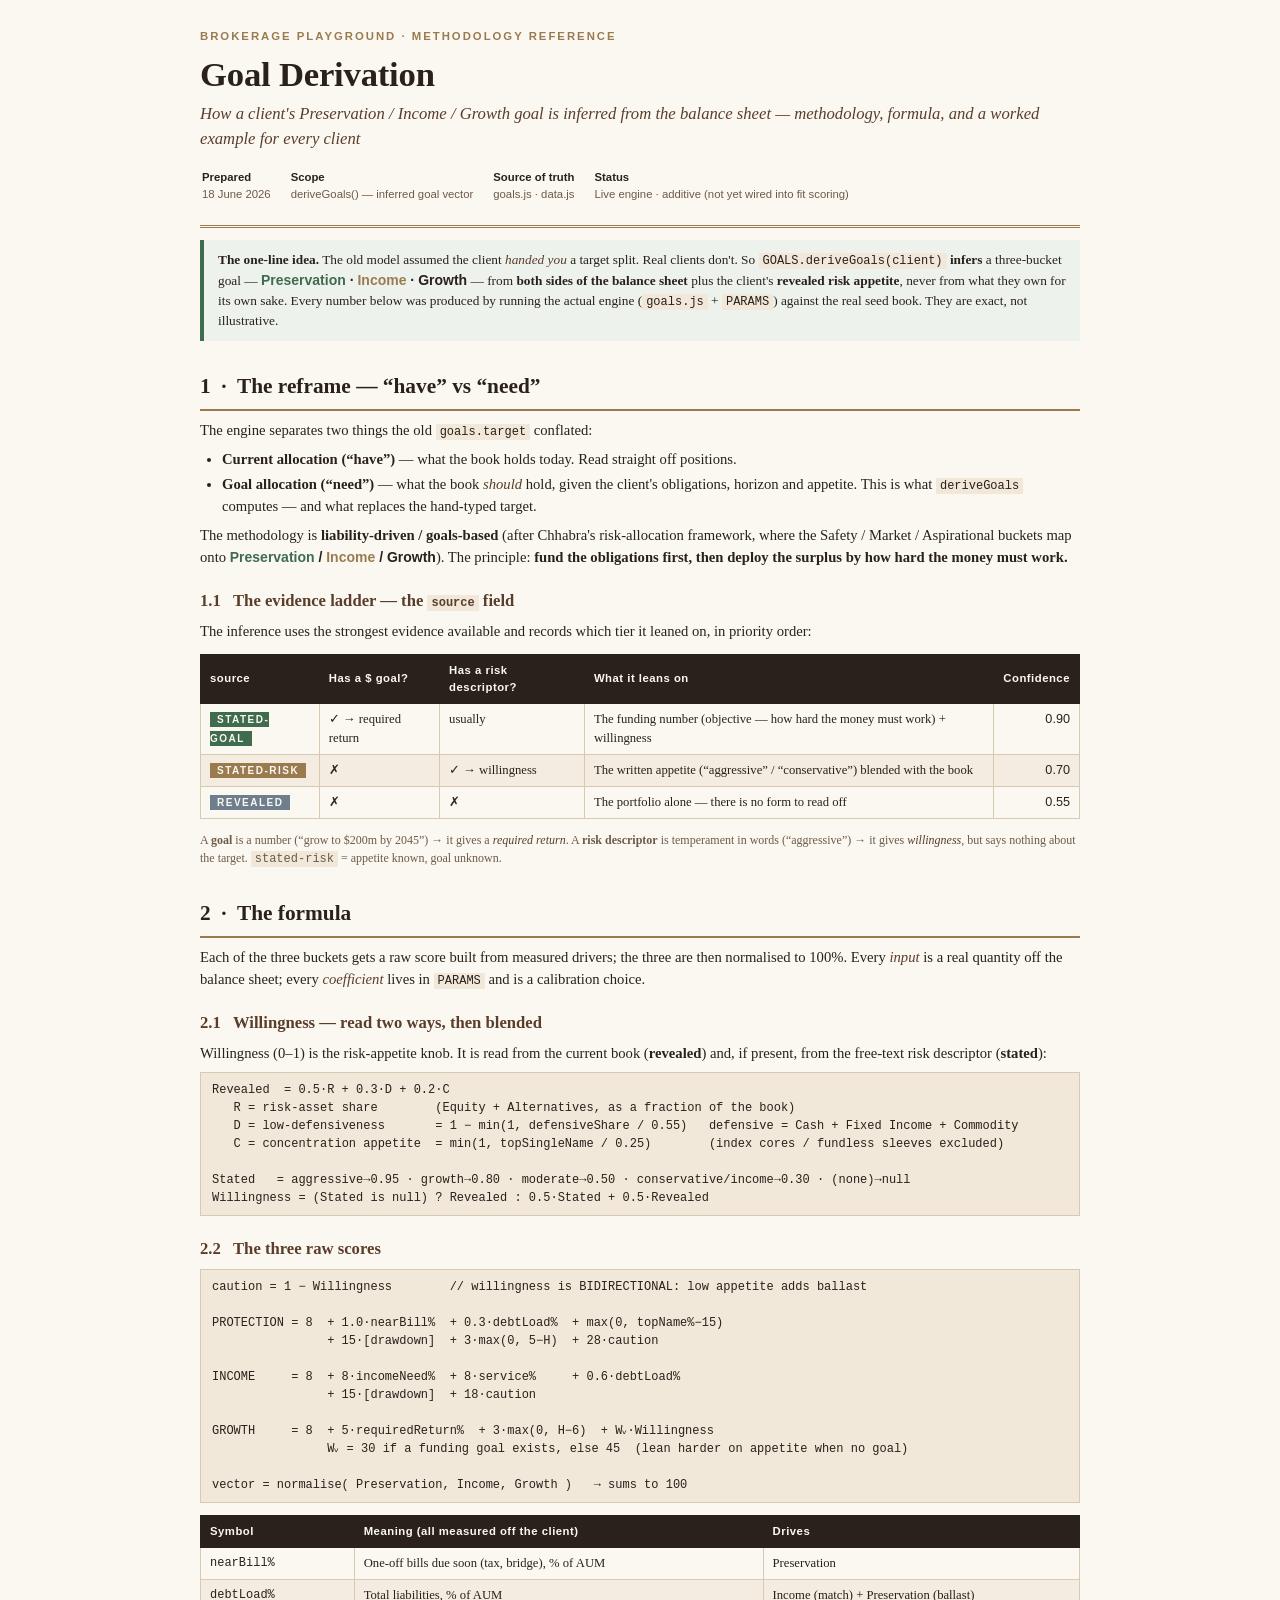
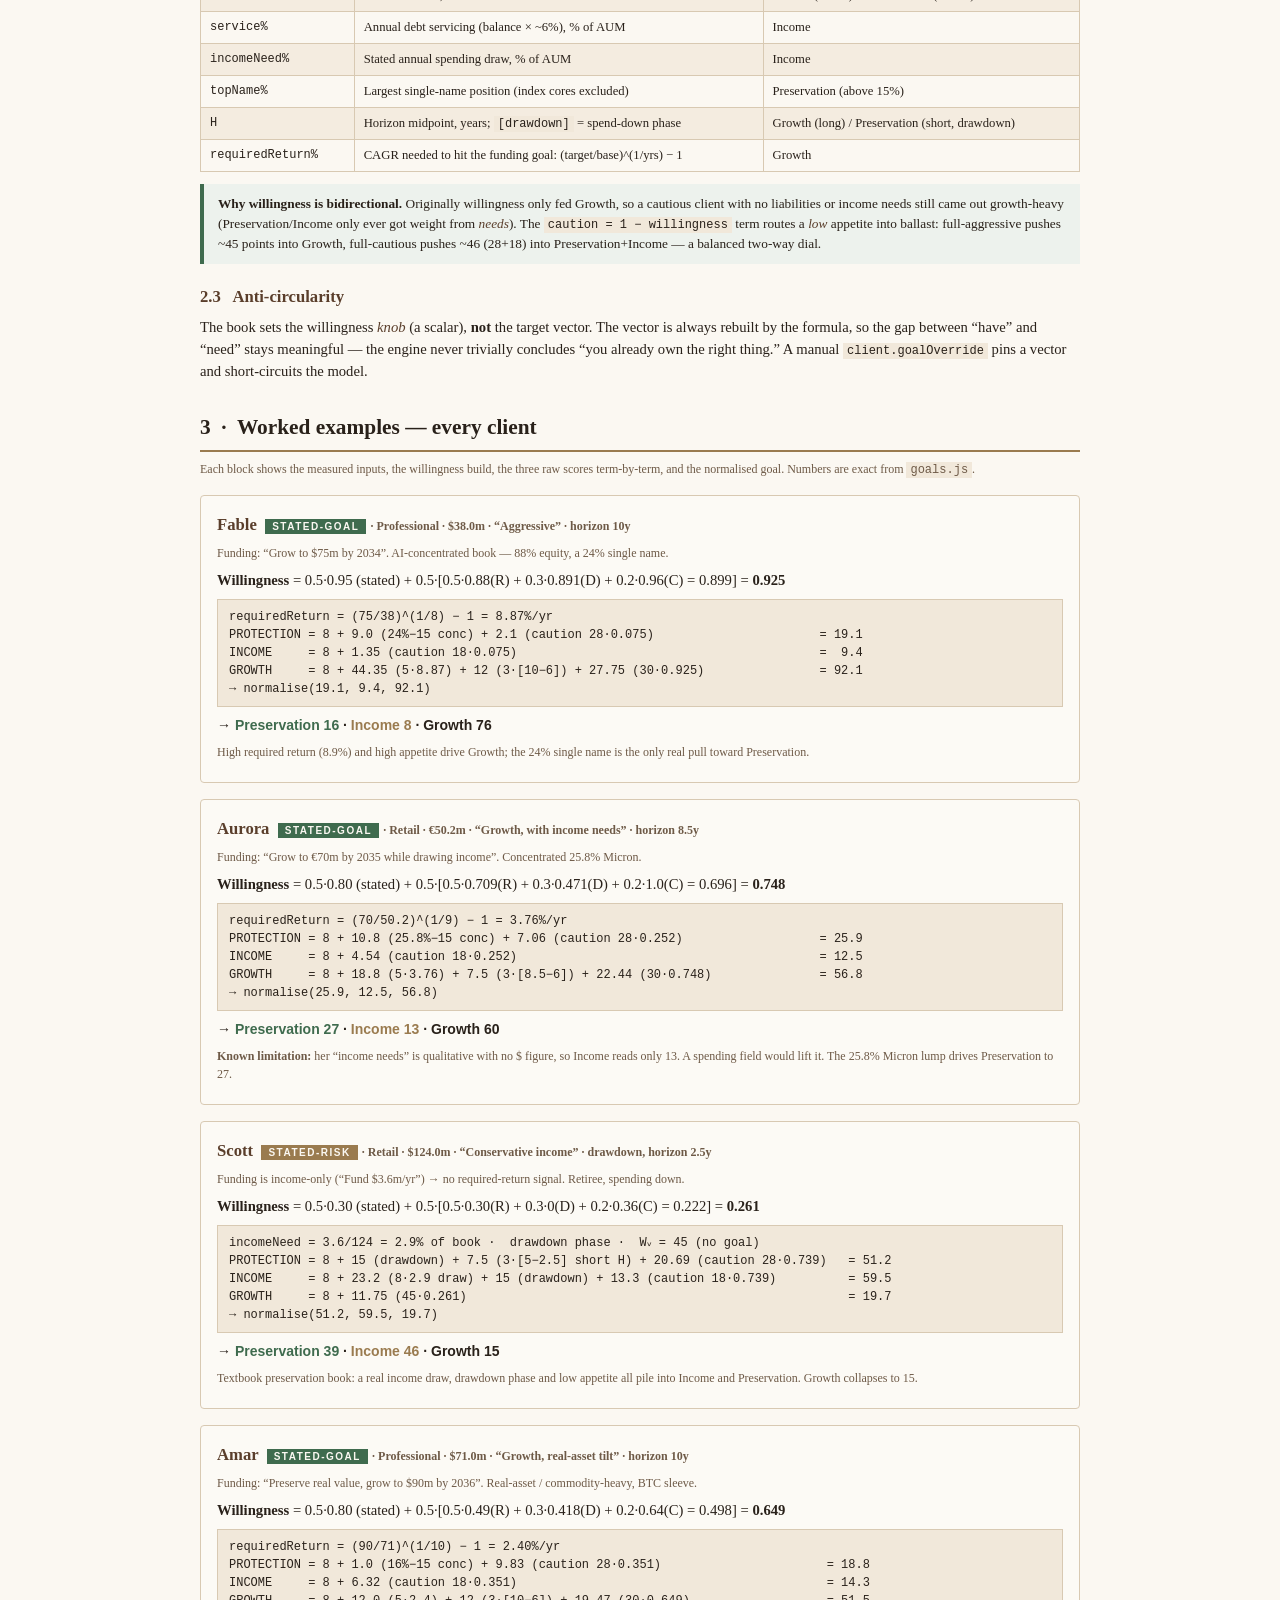
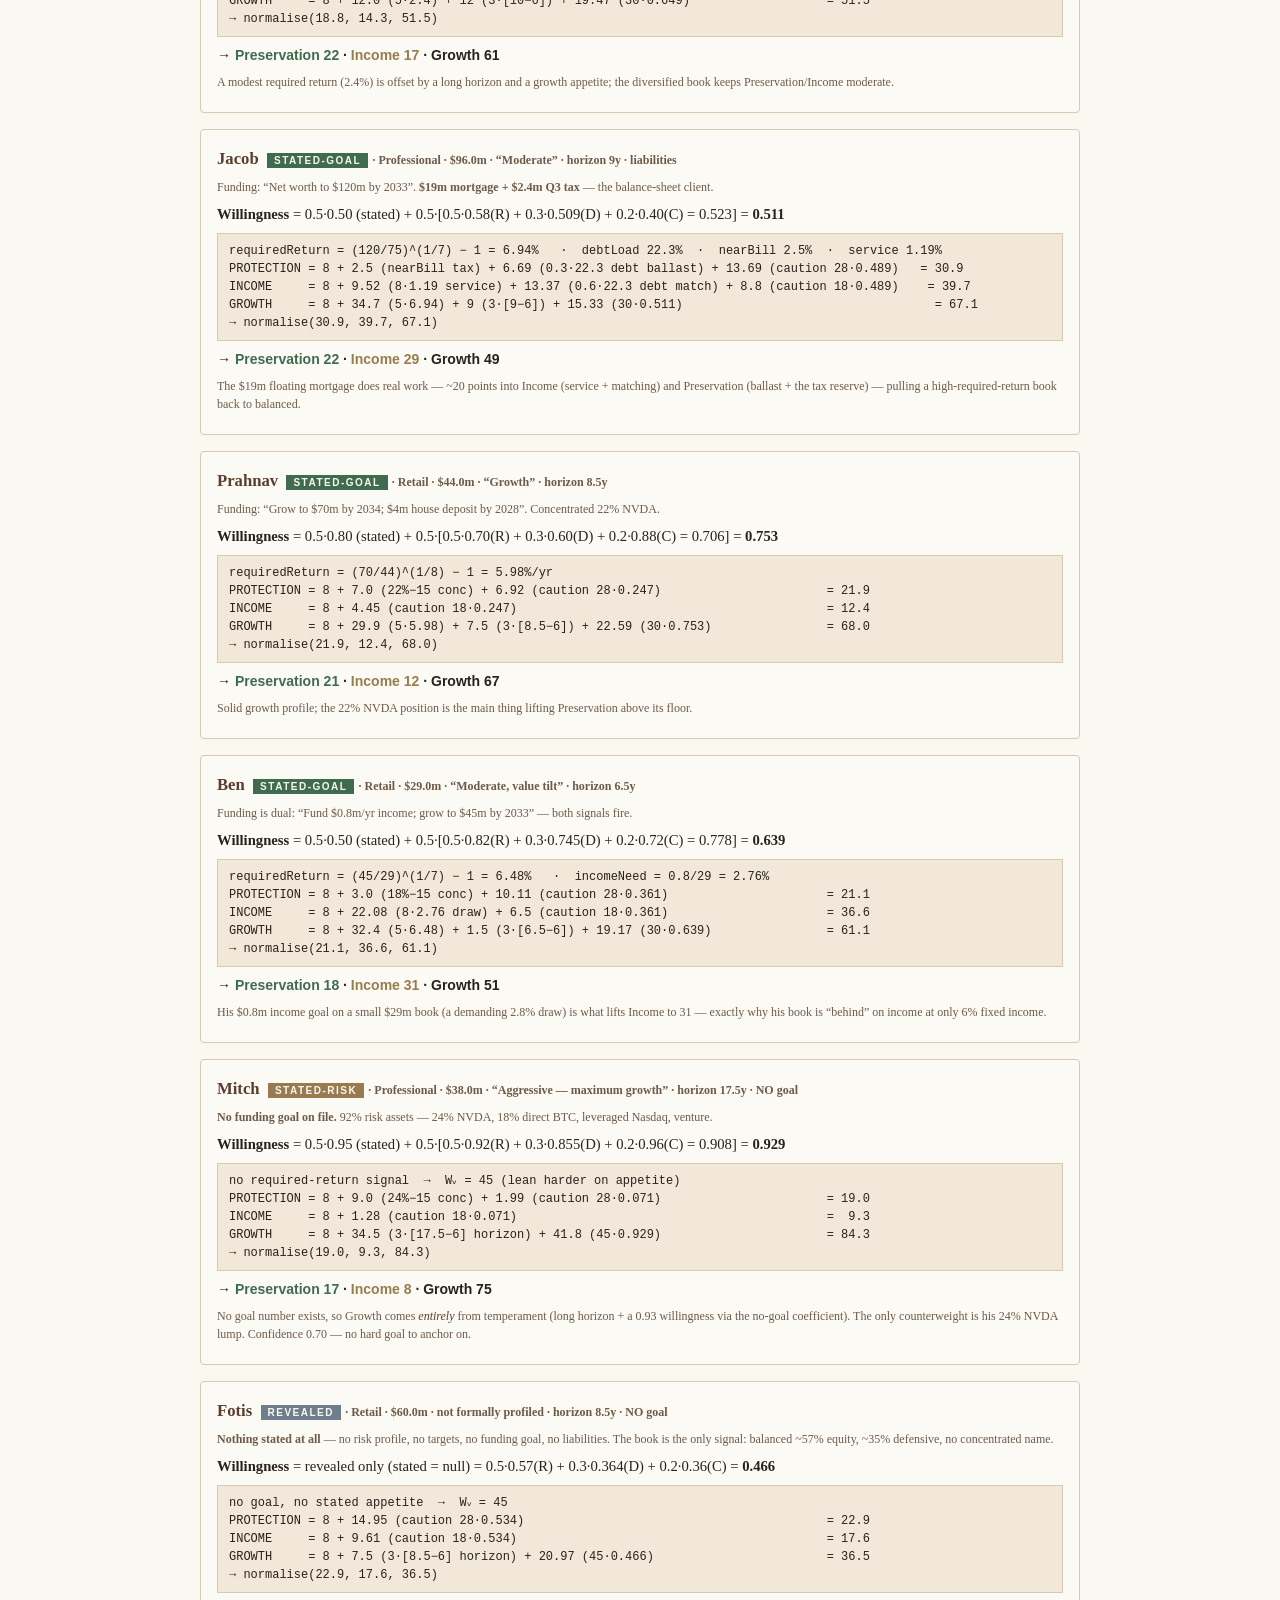
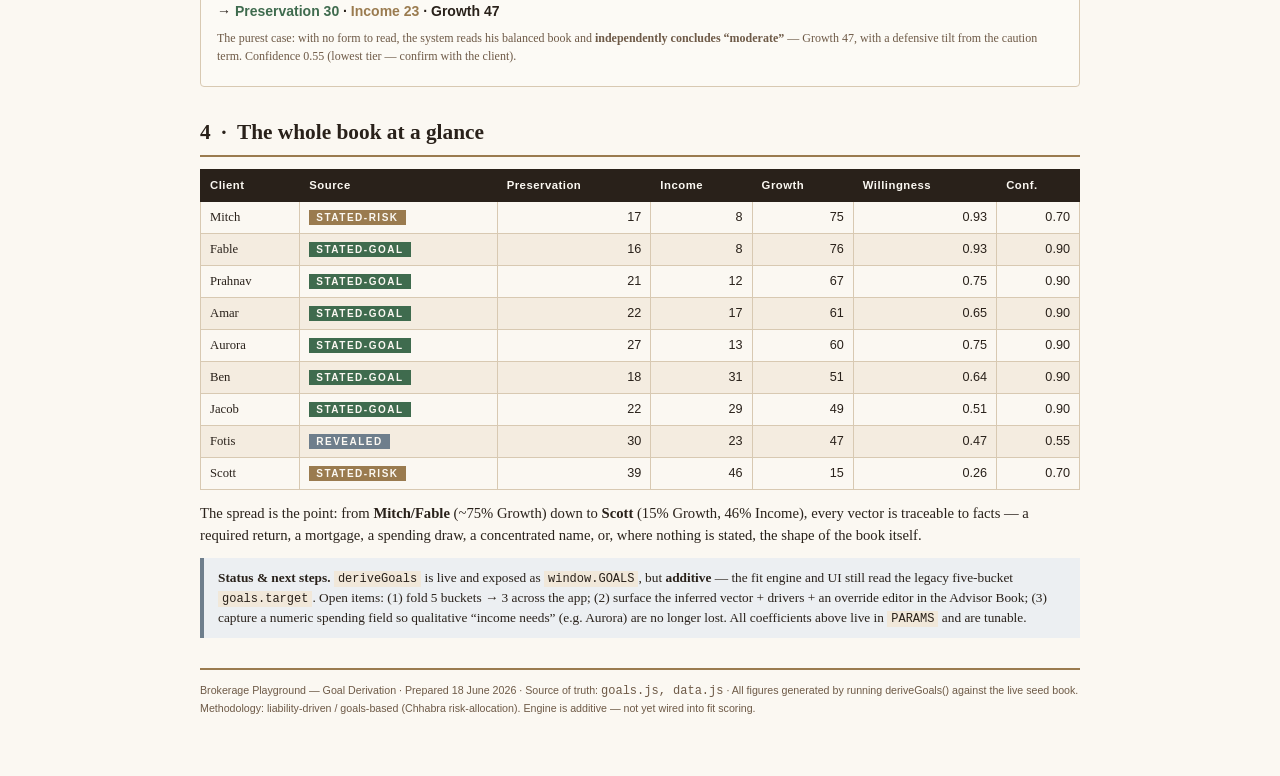
==== commit 8de66158: "Rename clients: Morgan -> Mitch, Tejpaul -> Fotis Display-name change on the two client records (ids" ====
--- a/GOAL_DERIVATION.html
+++ b/GOAL_DERIVATION.html
@@ -270,7 +270,7 @@
 
   <!-- MORGAN -->
   <div class="client">
-    <h3>Morgan &nbsp;<span class="tag tag-risk">stated-risk</span> <span class="small">· Professional · $38.0m · &ldquo;Aggressive — maximum growth&rdquo; · horizon 17.5y · NO goal</span></h3>
+    <h3>Mitch &nbsp;<span class="tag tag-risk">stated-risk</span> <span class="small">· Professional · $38.0m · &ldquo;Aggressive — maximum growth&rdquo; · horizon 17.5y · NO goal</span></h3>
     <p class="small"><b>No funding goal on file.</b> 92% risk assets — 24% NVDA, 18% direct BTC, leveraged Nasdaq, venture.</p>
     <p><b>Willingness</b> = 0.5·0.95 (stated) + 0.5·[0.5·0.92(R) + 0.3·0.855(D) + 0.2·0.96(C) = 0.908] = <b>0.929</b></p>
     <span class="formula">no required-return signal  →  Wᵥ = 45 (lean harder on appetite)
@@ -284,7 +284,7 @@
 
   <!-- TEJPAUL -->
   <div class="client">
-    <h3>Tejpaul &nbsp;<span class="tag tag-rev">revealed</span> <span class="small">· Retail · $60.0m · not formally profiled · horizon 8.5y · NO goal</span></h3>
+    <h3>Fotis &nbsp;<span class="tag tag-rev">revealed</span> <span class="small">· Retail · $60.0m · not formally profiled · horizon 8.5y · NO goal</span></h3>
     <p class="small"><b>Nothing stated at all</b> — no risk profile, no targets, no funding goal, no liabilities. The book is the only signal: balanced ~57% equity, ~35% defensive, no concentrated name.</p>
     <p><b>Willingness</b> = revealed only (stated = null) = 0.5·0.57(R) + 0.3·0.364(D) + 0.2·0.36(C) = <b>0.466</b></p>
     <span class="formula">no goal, no stated appetite  →  Wᵥ = 45
@@ -300,17 +300,17 @@
   <h2 class="pagebreak">4 &nbsp;·&nbsp; The whole book at a glance</h2>
   <table class="data">
     <tr><th>Client</th><th>Source</th><th class="num">Preservation</th><th class="num">Income</th><th class="num">Growth</th><th class="num">Willingness</th><th class="num">Conf.</th></tr>
-    <tr><td>Morgan</td><td><span class="tag tag-risk">stated-risk</span></td><td class="num">17</td><td class="num">8</td><td class="num">75</td><td class="num">0.93</td><td class="num">0.70</td></tr>
+    <tr><td>Mitch</td><td><span class="tag tag-risk">stated-risk</span></td><td class="num">17</td><td class="num">8</td><td class="num">75</td><td class="num">0.93</td><td class="num">0.70</td></tr>
     <tr class="alt"><td>Fable</td><td><span class="tag tag-goal">stated-goal</span></td><td class="num">16</td><td class="num">8</td><td class="num">76</td><td class="num">0.93</td><td class="num">0.90</td></tr>
     <tr><td>Prahnav</td><td><span class="tag tag-goal">stated-goal</span></td><td class="num">21</td><td class="num">12</td><td class="num">67</td><td class="num">0.75</td><td class="num">0.90</td></tr>
     <tr class="alt"><td>Amar</td><td><span class="tag tag-goal">stated-goal</span></td><td class="num">22</td><td class="num">17</td><td class="num">61</td><td class="num">0.65</td><td class="num">0.90</td></tr>
     <tr><td>Aurora</td><td><span class="tag tag-goal">stated-goal</span></td><td class="num">27</td><td class="num">13</td><td class="num">60</td><td class="num">0.75</td><td class="num">0.90</td></tr>
     <tr class="alt"><td>Ben</td><td><span class="tag tag-goal">stated-goal</span></td><td class="num">18</td><td class="num">31</td><td class="num">51</td><td class="num">0.64</td><td class="num">0.90</td></tr>
     <tr><td>Jacob</td><td><span class="tag tag-goal">stated-goal</span></td><td class="num">22</td><td class="num">29</td><td class="num">49</td><td class="num">0.51</td><td class="num">0.90</td></tr>
-    <tr class="alt"><td>Tejpaul</td><td><span class="tag tag-rev">revealed</span></td><td class="num">30</td><td class="num">23</td><td class="num">47</td><td class="num">0.47</td><td class="num">0.55</td></tr>
+    <tr class="alt"><td>Fotis</td><td><span class="tag tag-rev">revealed</span></td><td class="num">30</td><td class="num">23</td><td class="num">47</td><td class="num">0.47</td><td class="num">0.55</td></tr>
     <tr><td>Scott</td><td><span class="tag tag-risk">stated-risk</span></td><td class="num">39</td><td class="num">46</td><td class="num">15</td><td class="num">0.26</td><td class="num">0.70</td></tr>
   </table>
-  <p>The spread is the point: from <b>Morgan/Fable</b> (~75% Growth) down to <b>Scott</b> (15% Growth, 46% Income), every
+  <p>The spread is the point: from <b>Mitch/Fable</b> (~75% Growth) down to <b>Scott</b> (15% Growth, 46% Income), every
      vector is traceable to facts — a required return, a mortgage, a spending draw, a concentrated name, or, where nothing is
      stated, the shape of the book itself.</p>
 
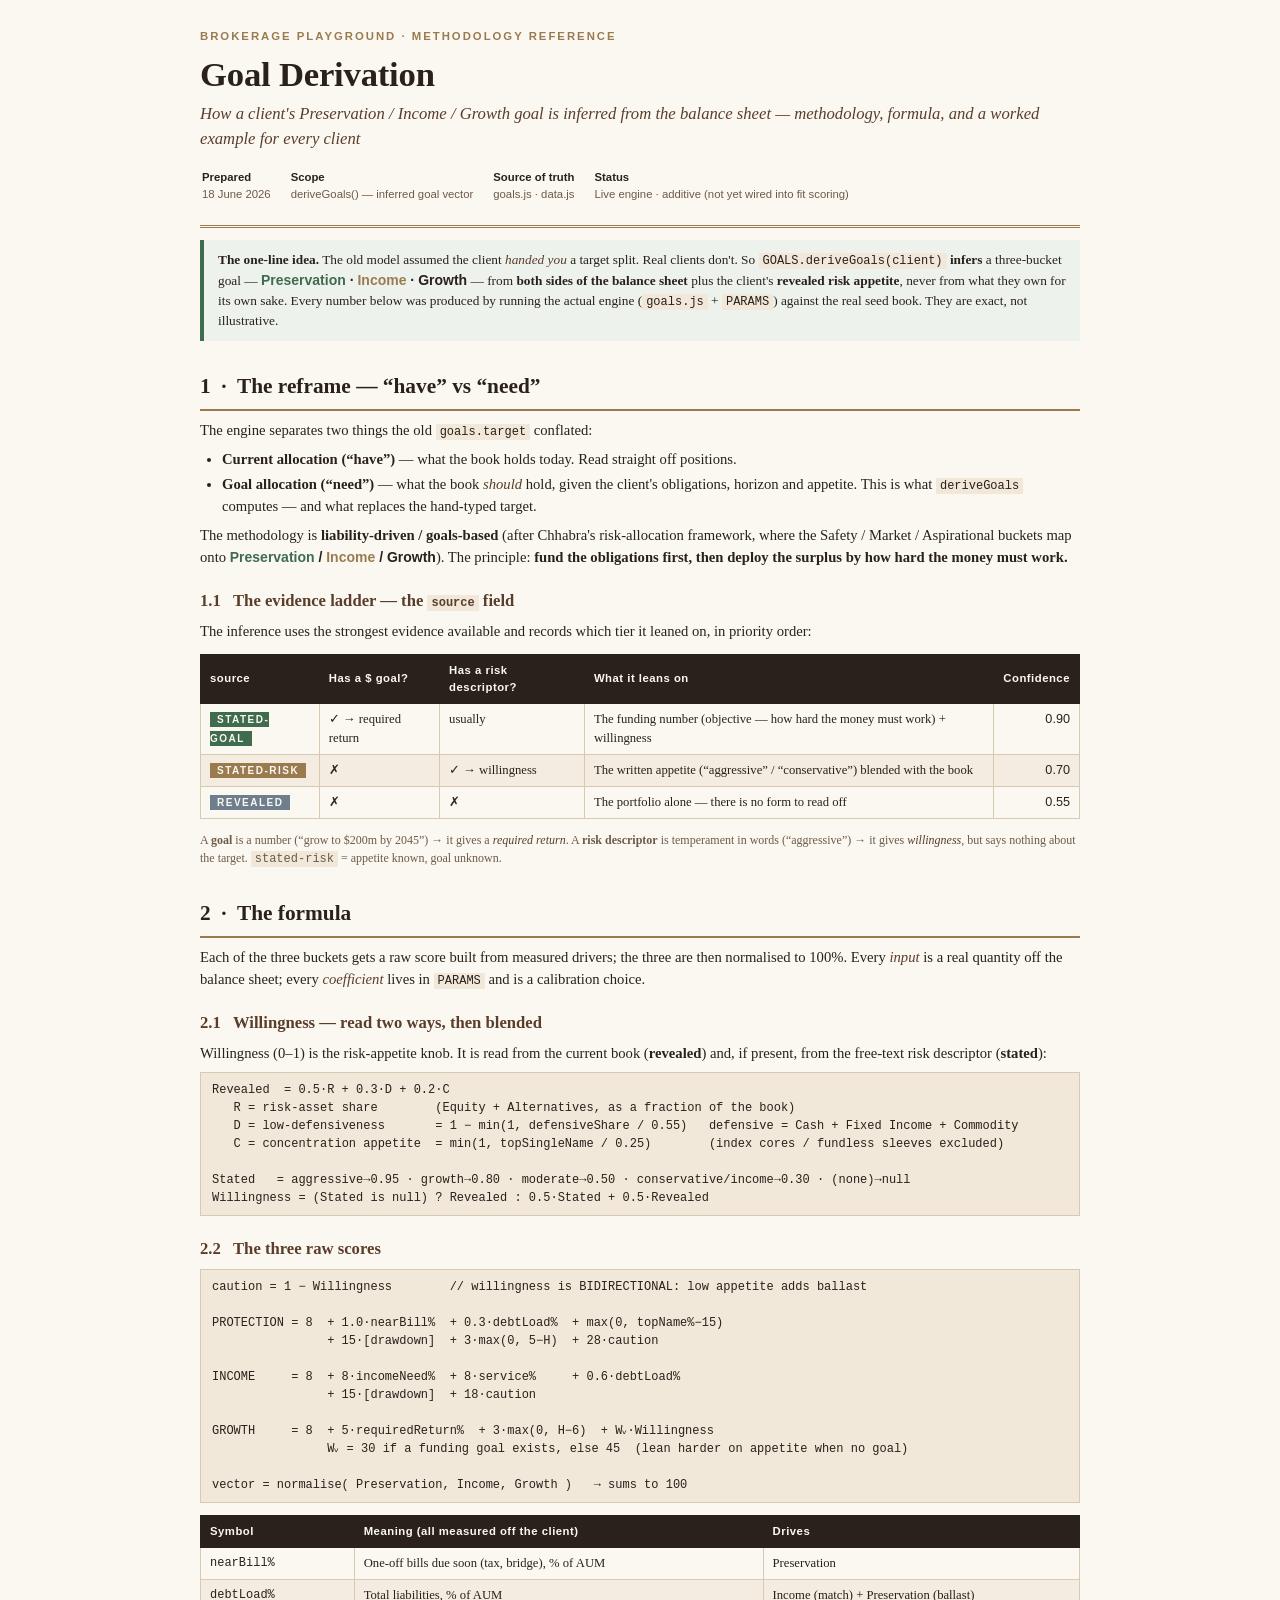
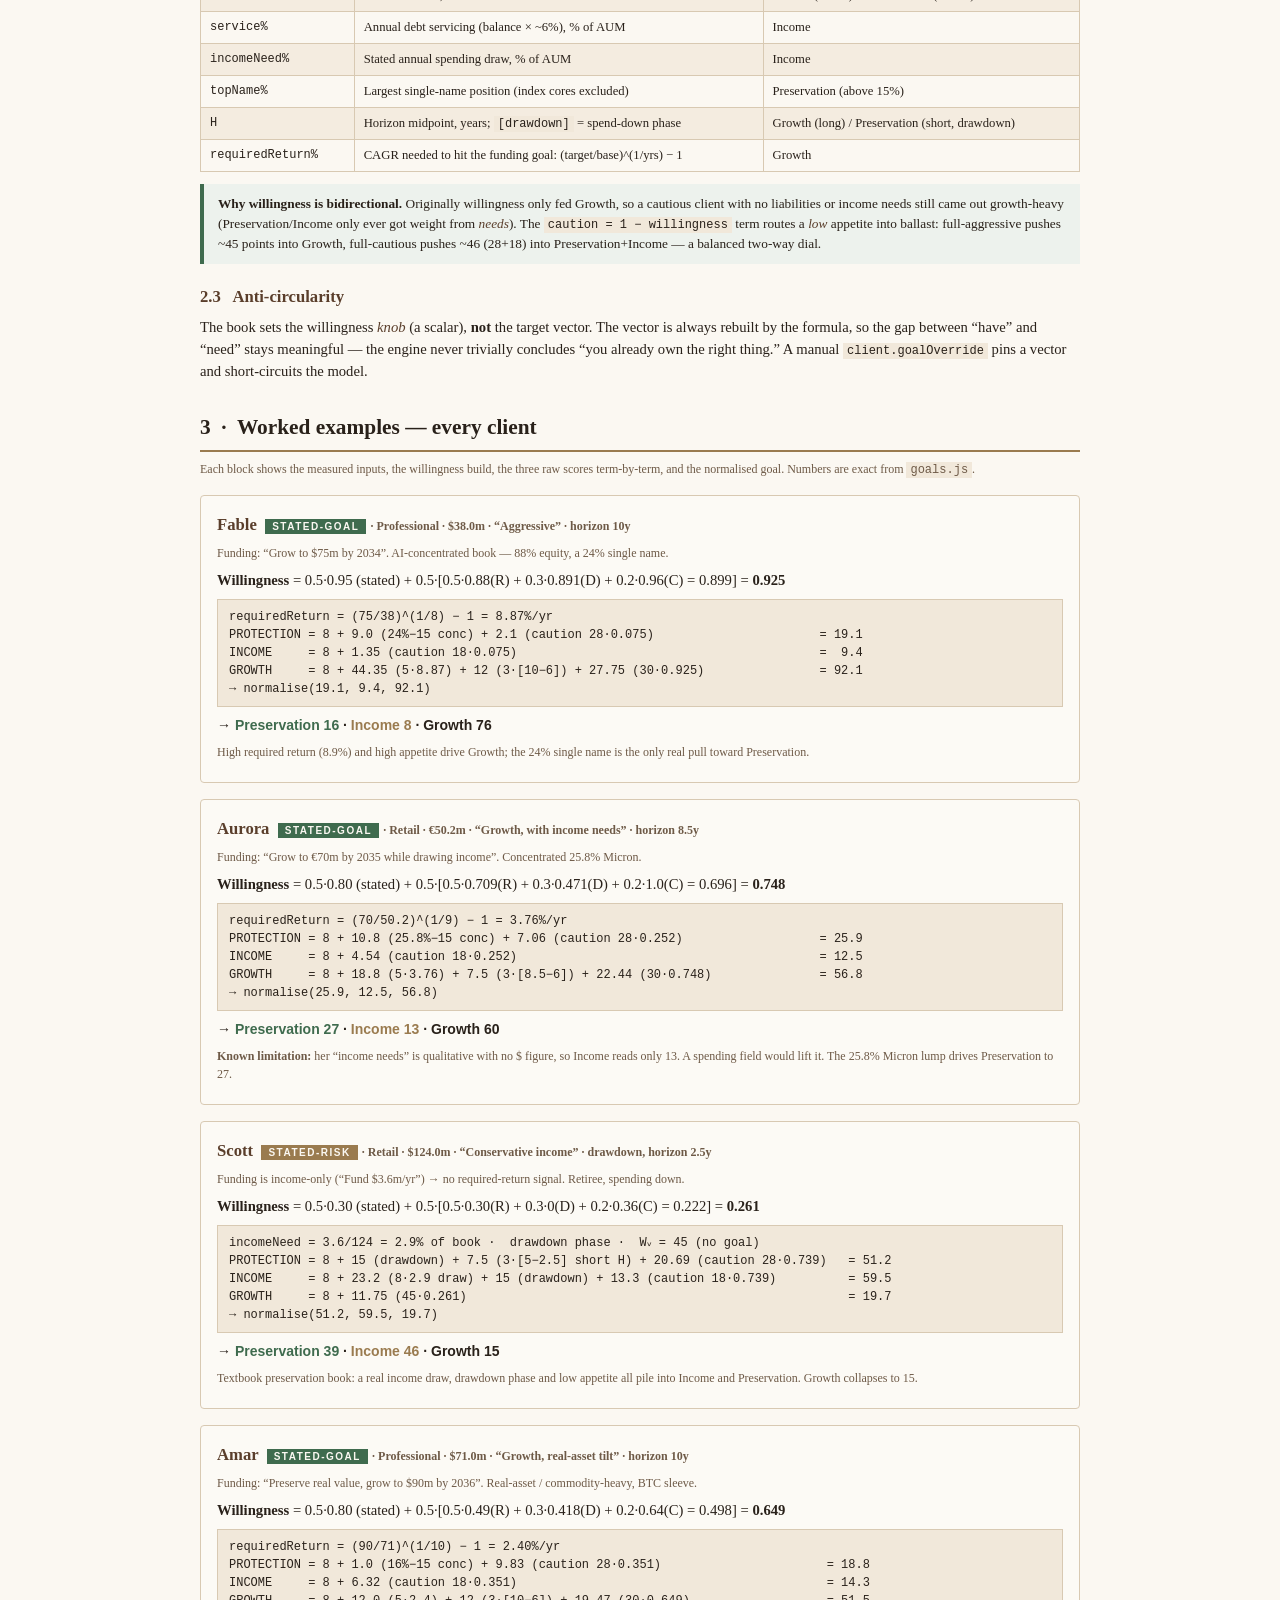
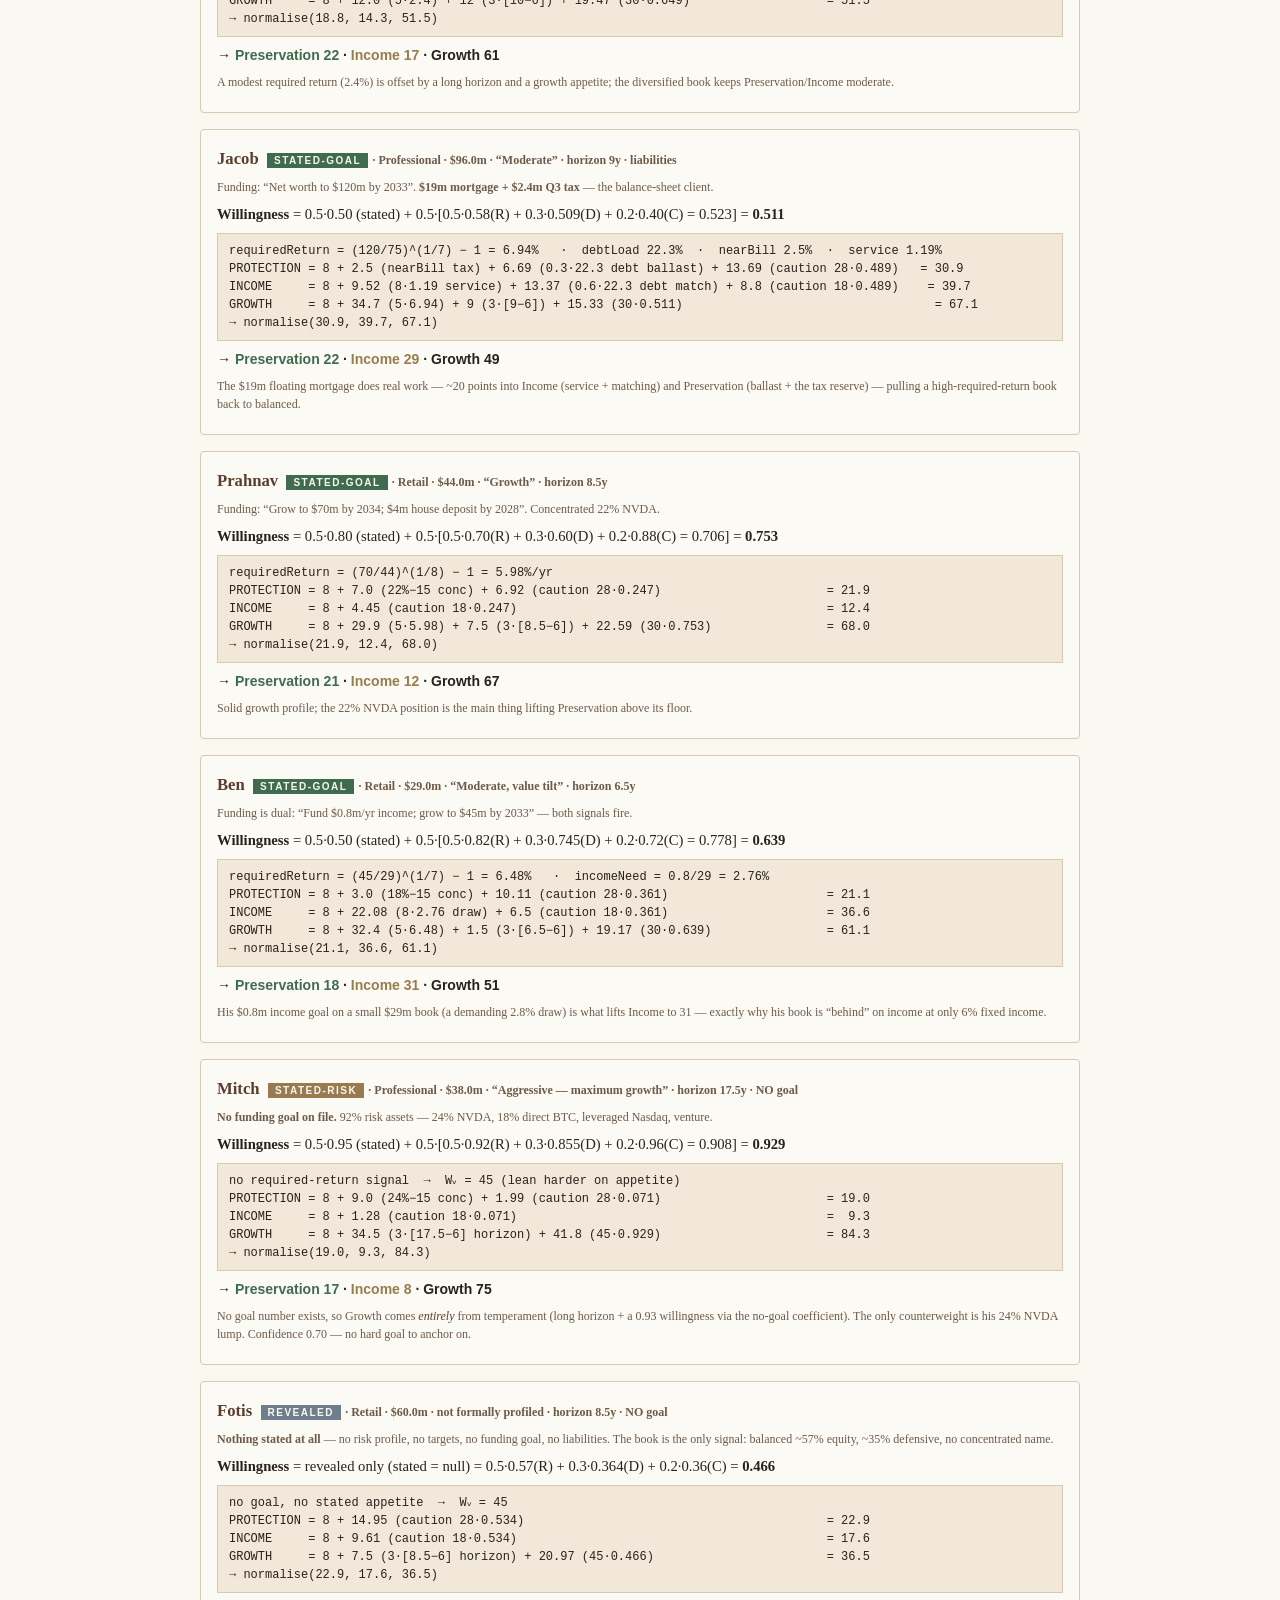
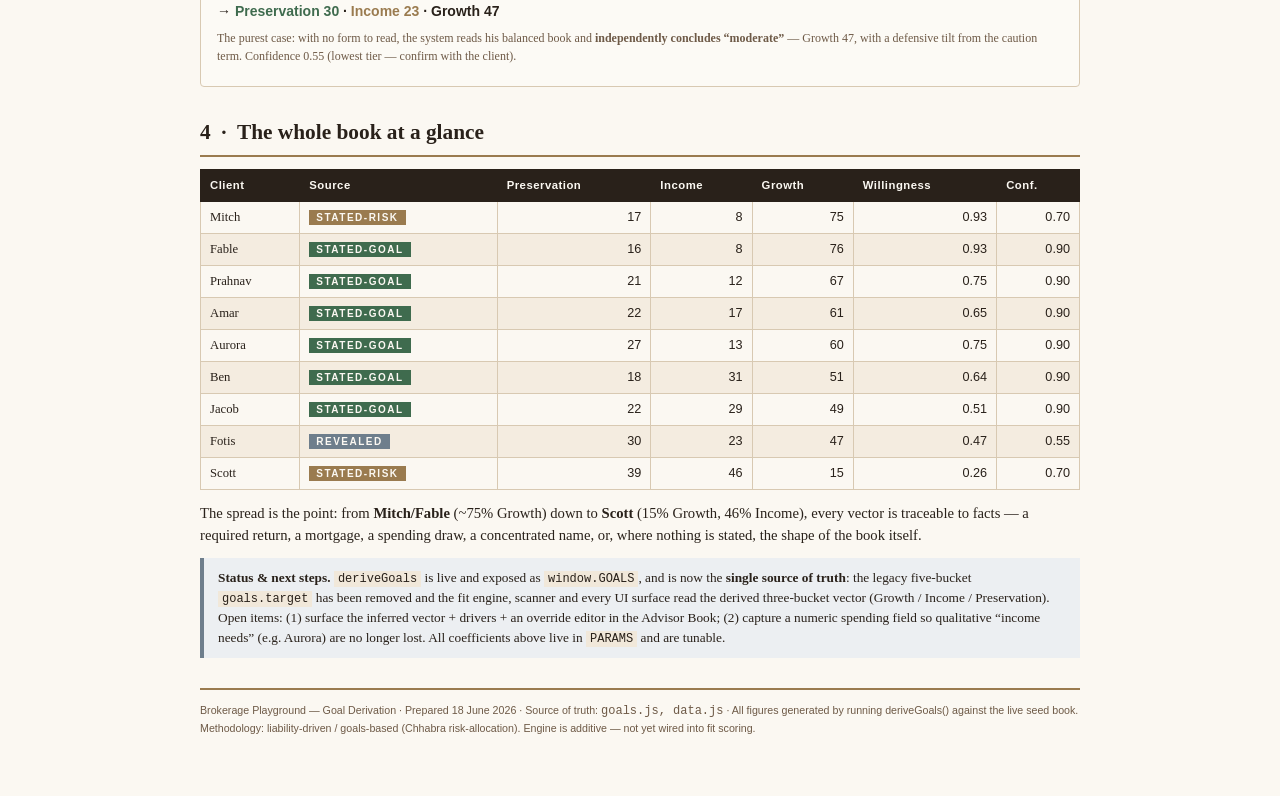
==== commit ba3f6cb8: "Complete 5-bucket -> 3-bucket goal migration; wire derived goals through the engine The goal model i" ====
--- a/GOAL_DERIVATION.html
+++ b/GOAL_DERIVATION.html
@@ -315,10 +315,11 @@
      stated, the shape of the book itself.</p>
 
   <div class="proposed">
-    <b>Status &amp; next steps.</b> <code>deriveGoals</code> is live and exposed as <code>window.GOALS</code>, but <b>additive</b> — the
-    fit engine and UI still read the legacy five-bucket <code>goals.target</code>. Open items: (1) fold 5 buckets → 3 across the app;
-    (2) surface the inferred vector + drivers + an override editor in the Advisor Book; (3) capture a numeric spending field so
-    qualitative &ldquo;income needs&rdquo; (e.g. Aurora) are no longer lost. All coefficients above live in <code>PARAMS</code> and are tunable.
+    <b>Status &amp; next steps.</b> <code>deriveGoals</code> is live and exposed as <code>window.GOALS</code>, and is now the
+    <b>single source of truth</b>: the legacy five-bucket <code>goals.target</code> has been removed and the fit engine, scanner and
+    every UI surface read the derived three-bucket vector (Growth / Income / Preservation). Open items: (1) surface the inferred
+    vector + drivers + an override editor in the Advisor Book; (2) capture a numeric spending field so qualitative
+    &ldquo;income needs&rdquo; (e.g. Aurora) are no longer lost. All coefficients above live in <code>PARAMS</code> and are tunable.
   </div>
 
   <div class="footer">
